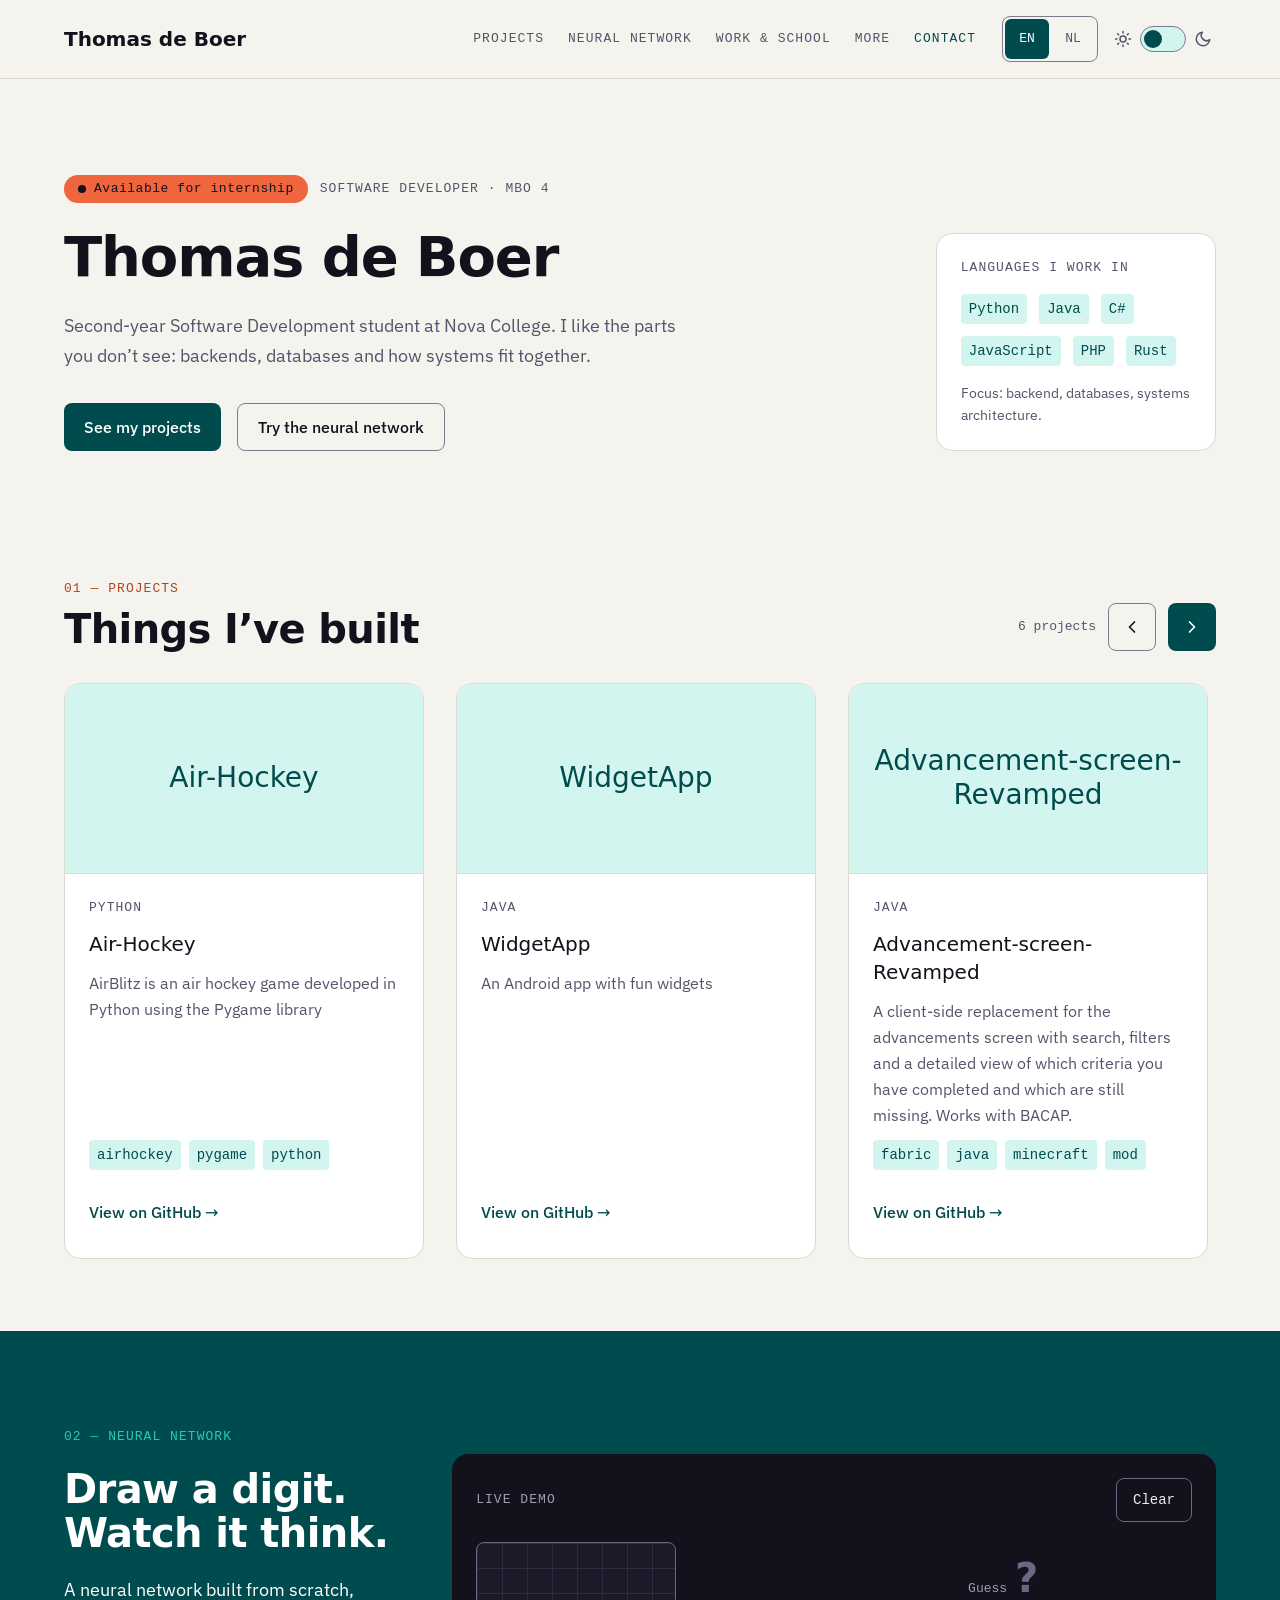
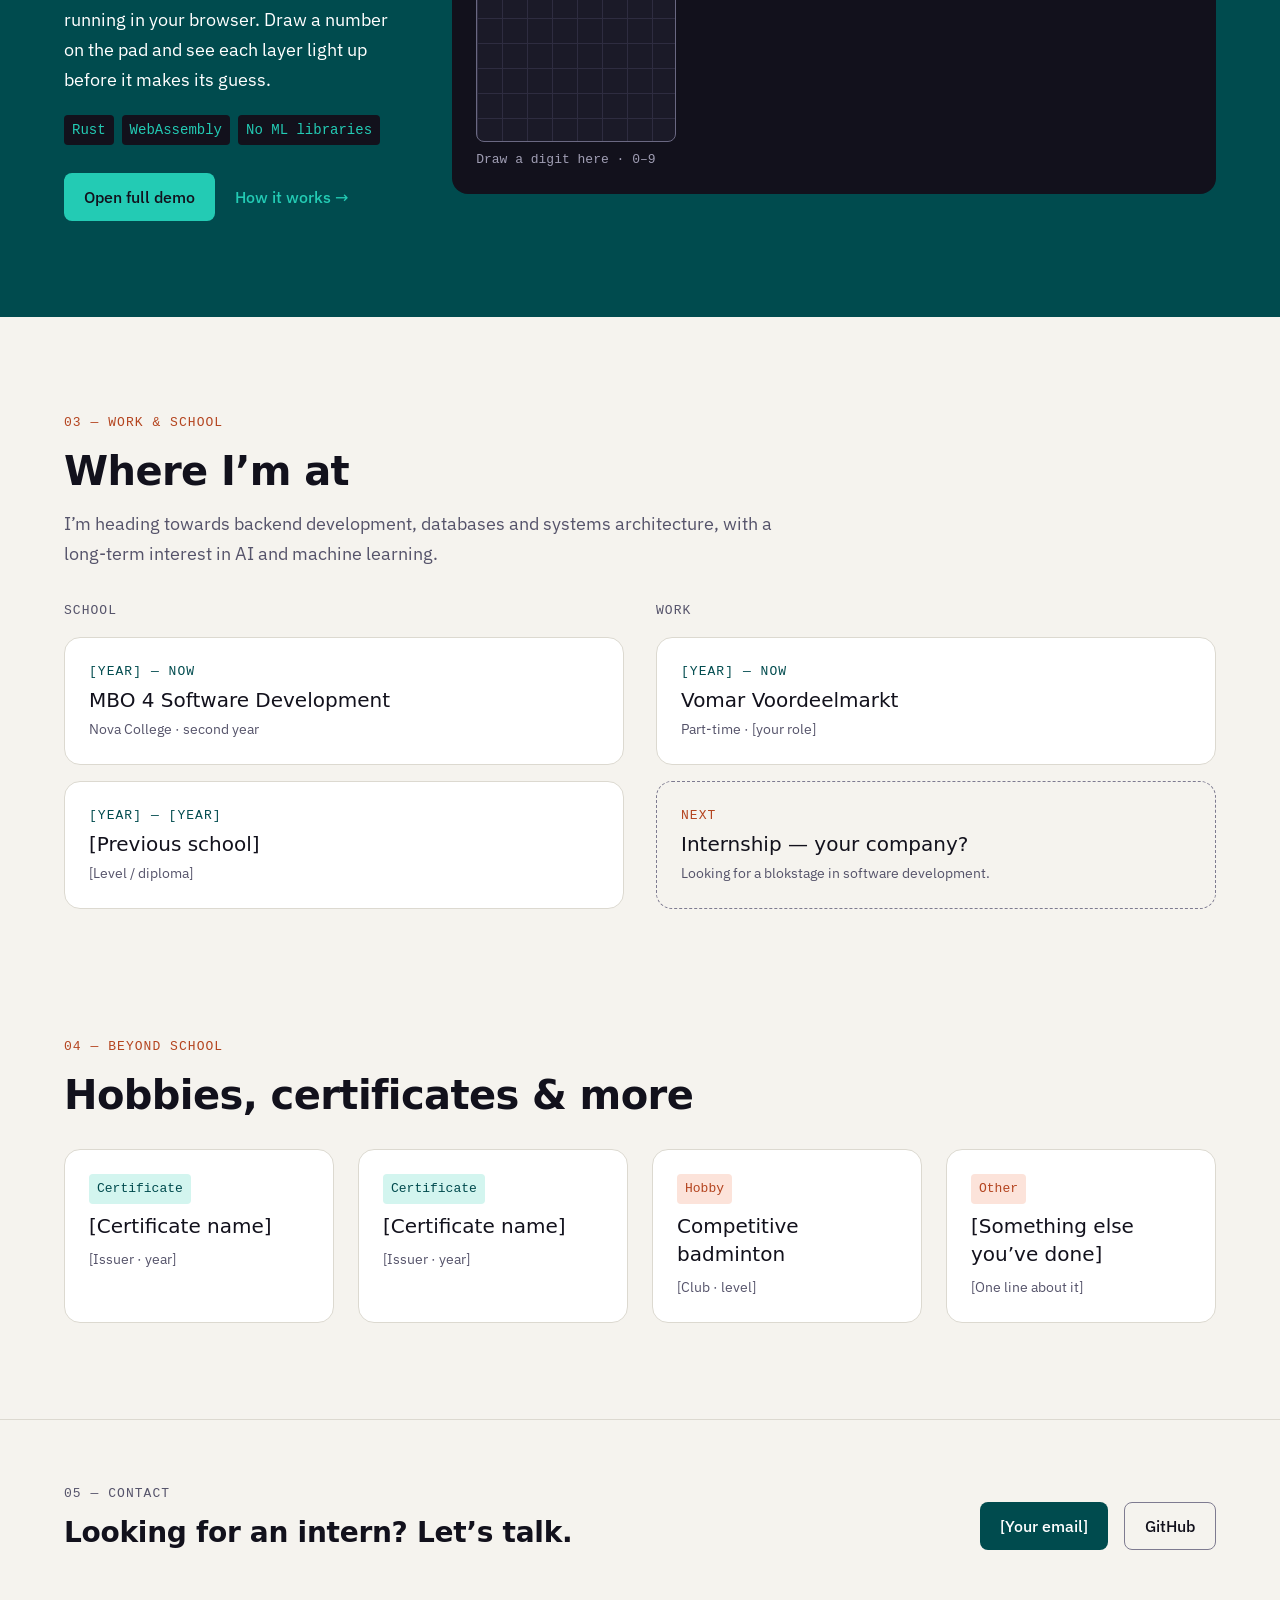
==== index.html @ 9d8bcf8e "Add the CV site and move the neural network into ai/ The CV page (index.html, assets/) is a static r" ====
<!doctype html>
<html lang="en" class="t-dark">
<head>
  <meta charset="utf-8">
  <meta name="viewport" content="width=device-width, initial-scale=1">
  <title>Thomas de Boer — CV</title>
  <meta name="description" content="Thomas de Boer, Software Development student at Nova College. Projects, a neural network built from scratch in Rust, work and school.">
  <meta name="color-scheme" content="dark light">
  <script>
    // Theme and language are set before first paint so the page doesn't flash.
    (function () {
      var theme = null, lang = null;
      try { theme = localStorage.getItem("cv-theme"); lang = localStorage.getItem("cv-lang"); } catch (e) {}
      if (theme !== "dark" && theme !== "light") {
        theme = window.matchMedia && window.matchMedia("(prefers-color-scheme: light)").matches ? "light" : "dark";
      }
      if (lang !== "en" && lang !== "nl") {
        lang = (navigator.language || "").toLowerCase().indexOf("nl") === 0 ? "nl" : "en";
      }
      document.documentElement.className = "t-" + theme;
      document.documentElement.lang = lang;
    })();
  </script>
  <link rel="preload" href="assets/fonts/space-grotesk-latin.woff2" as="font" type="font/woff2" crossorigin>
  <link rel="preload" href="assets/fonts/ibm-plex-sans-latin.woff2" as="font" type="font/woff2" crossorigin>
  <link rel="stylesheet" href="assets/site.css">
</head>
<body>

<header class="site-header">
  <nav class="nav wrap" aria-label="Main">
    <a class="brand" href="#top">Thomas de Boer</a>
    <div class="nav-right">
      <div class="nav-links">
        <a href="#projects" data-i18n="navProjects">Projects</a>
        <a href="#neural-network" data-i18n="navNN">Neural network</a>
        <a href="#about" data-i18n="navWork">Work &amp; school</a>
        <a href="#more" data-i18n="navMore">More</a>
        <a href="#contact" class="is-primary">Contact</a>
      </div>
      <div class="nav-controls">
        <div class="lang-switch" role="group" aria-label="Language" data-i18n-aria-label="langLabel">
          <button type="button" data-lang="en" aria-pressed="true">EN</button>
          <button type="button" data-lang="nl" aria-pressed="false">NL</button>
        </div>
        <button type="button" id="theme-toggle" class="theme-toggle" role="switch" aria-checked="true" aria-label="Dark mode" data-i18n-aria-label="darkLabel">
          <svg aria-hidden="true" width="18" height="18" viewBox="0 0 24 24" fill="none" stroke="currentColor" stroke-width="2" stroke-linecap="round" stroke-linejoin="round"><circle cx="12" cy="12" r="4"></circle><path d="M12 2v2M12 20v2M4.9 4.9l1.4 1.4M17.7 17.7l1.4 1.4M2 12h2M20 12h2M4.9 19.1l1.4-1.4M17.7 6.3l1.4-1.4"></path></svg>
          <span class="toggle-track"><span class="toggle-knob"></span></span>
          <svg aria-hidden="true" width="18" height="18" viewBox="0 0 24 24" fill="none" stroke="currentColor" stroke-width="2" stroke-linecap="round" stroke-linejoin="round"><path d="M21 12.8A9 9 0 1 1 11.2 3a7 7 0 0 0 9.8 9.8z"></path></svg>
        </button>
      </div>
    </div>
  </nav>
</header>

<main>

<!-- HERO -->
<section id="top" class="hero wrap">
  <div class="hero-main">
    <div class="hero-meta">
      <span class="badge"><span class="badge-dot" aria-hidden="true"></span><span data-i18n="badge">Available for internship</span></span>
      <span class="label">Software developer · MBO 4</span>
    </div>
    <h1>Thomas de Boer</h1>
    <p class="lead" data-i18n="intro">Second-year Software Development student at Nova College. I like the parts you don’t see: backends, databases and how systems fit together.</p>
    <div class="actions">
      <a class="btn btn-primary" href="#projects" data-i18n="cta1">See my projects</a>
      <a class="btn btn-outline" href="#neural-network" data-i18n="cta2">Try the neural network</a>
    </div>
  </div>
  <div class="card hero-card">
    <span class="label" data-i18n="langsTitle">Languages I work in</span>
    <div class="tags tags-wide">
      <span class="tag">Python</span>
      <span class="tag">Java</span>
      <span class="tag">C#</span>
      <span class="tag">JavaScript</span>
      <span class="tag">PHP</span>
      <span class="tag">Rust</span>
    </div>
    <span class="small" data-i18n="focus">Focus: backend, databases, systems architecture.</span>
  </div>
</section>

<!-- PROJECTS SLIDER -->
<section id="projects" class="section wrap" aria-labelledby="projects-title">
  <div class="section-head section-head-row">
    <div class="head-text">
      <span class="eyebrow">01 — <span data-i18n="navProjects">Projects</span></span>
      <h2 id="projects-title" data-i18n="projTitle">Things I’ve built</h2>
    </div>
    <div class="slider-controls">
      <span class="count" id="project-count"></span>
      <button type="button" id="projects-prev" class="icon-btn" aria-label="Previous projects" data-i18n-aria-label="prev">
        <svg aria-hidden="true" width="20" height="20" viewBox="0 0 24 24" fill="none" stroke="currentColor" stroke-width="2" stroke-linecap="round" stroke-linejoin="round"><path d="M15 18l-6-6 6-6"></path></svg>
      </button>
      <button type="button" id="projects-next" class="icon-btn icon-btn-primary" aria-label="Next projects" data-i18n-aria-label="next">
        <svg aria-hidden="true" width="20" height="20" viewBox="0 0 24 24" fill="none" stroke="currentColor" stroke-width="2" stroke-linecap="round" stroke-linejoin="round"><path d="M9 18l6-6-6-6"></path></svg>
      </button>
    </div>
  </div>
  <div class="track" id="projects-track" tabindex="0" aria-labelledby="projects-title"></div>
</section>

<!-- NEURAL NETWORK SHOWCASE (deep band, same in both themes) -->
<section id="neural-network" class="nn" aria-labelledby="nn-title">
  <div class="nn-inner wrap">
    <div class="nn-text">
      <span class="eyebrow">02 — <span data-i18n="navNN">Neural network</span></span>
      <h2 id="nn-title" data-i18n="nnTitle">Draw a digit. Watch it think.</h2>
      <p class="lead" data-i18n="nnBody">A neural network built from scratch, running in your browser. Draw a number on the pad and see each layer light up before it makes its guess.</p>
      <div class="tags">
        <span class="tag">Rust</span>
        <span class="tag">WebAssembly</span>
        <span class="tag" data-i18n="noLibs">No ML libraries</span>
      </div>
      <div class="actions">
        <a class="btn btn-primary" href="ai/web/" data-i18n="openDemo">Open full demo</a>
        <a class="btn btn-text" href="ai/web/#how" data-i18n="how">How it works →</a>
      </div>
    </div>

    <div class="demo" id="demo">
      <div class="demo-head">
        <span class="label" data-i18n="demoLabel">Live demo</span>
        <button type="button" id="demo-clear" class="demo-clear" data-i18n="clear">Clear</button>
      </div>
      <div class="demo-body">
        <div class="demo-pad">
          <canvas id="demo-canvas" width="280" height="280" aria-label="Drawing pad" data-i18n-aria-label="pad"></canvas>
          <span class="demo-caption" data-i18n="input">Draw a digit here · 0–9</span>
        </div>
        <div class="demo-layers" id="demo-layers" aria-hidden="true"></div>
        <div class="demo-out" aria-live="polite">
          <div id="demo-bars" class="demo-bars" aria-hidden="true"></div>
          <div class="demo-guess">
            <span class="demo-caption" data-i18n="guess">Guess</span>
            <span id="demo-guess" class="demo-digit is-empty">?</span>
          </div>
          <p id="demo-error" class="demo-error" data-i18n="demoError" hidden>The demo could not load here. Open the full demo instead.</p>
        </div>
      </div>
    </div>
  </div>
</section>

<!-- WORK & SCHOOL -->
<section id="about" class="section section-about wrap" aria-labelledby="about-title">
  <div class="section-head narrow">
    <span class="eyebrow">03 — <span data-i18n="navWork">Work &amp; school</span></span>
    <h2 id="about-title" data-i18n="wsTitle">Where I’m at</h2>
    <p class="lead" data-i18n="wsBody">I’m heading towards backend development, databases and systems architecture, with a long-term interest in AI and machine learning.</p>
  </div>
  <div class="timeline">
    <div class="timeline-col">
      <h3 class="label" data-i18n="school">School</h3>
      <div class="card entry">
        <span class="label when">[Year] — <span data-i18n="now">Now</span></span>
        <span class="title">MBO 4 Software Development</span>
        <span class="small" data-i18n="nova">Nova College · second year</span>
      </div>
      <div class="card entry">
        <span class="label when">[Year] — [Year]</span>
        <span class="title" data-i18n="prevSchool">[Previous school]</span>
        <span class="small" data-i18n="level">[Level / diploma]</span>
      </div>
    </div>
    <div class="timeline-col">
      <h3 class="label" data-i18n="work">Work</h3>
      <div class="card entry">
        <span class="label when">[Year] — <span data-i18n="now">Now</span></span>
        <span class="title">Vomar Voordeelmarkt</span>
        <span class="small" data-i18n="vomarRole">Part-time · [your role]</span>
      </div>
      <div class="card entry entry-next">
        <span class="label when" data-i18n="nextLabel">Next</span>
        <span class="title" data-i18n="internTitle">Internship — your company?</span>
        <span class="small" data-i18n="internBody">Looking for a blokstage in software development.</span>
      </div>
    </div>
  </div>
</section>

<!-- BEYOND SCHOOL -->
<section id="more" class="section section-more wrap" aria-labelledby="more-title">
  <div class="section-head">
    <span class="eyebrow">04 — <span data-i18n="moreEyebrow">Beyond school</span></span>
    <h2 id="more-title" data-i18n="moreTitle">Hobbies, certificates &amp; more</h2>
  </div>
  <div class="more-grid">
    <div class="card entry">
      <span class="tag" data-i18n="cert">Certificate</span>
      <span class="title" data-i18n="certName">[Certificate name]</span>
      <span class="small" data-i18n="issuer">[Issuer · year]</span>
    </div>
    <div class="card entry">
      <span class="tag" data-i18n="cert">Certificate</span>
      <span class="title" data-i18n="certName">[Certificate name]</span>
      <span class="small" data-i18n="issuer">[Issuer · year]</span>
    </div>
    <div class="card entry">
      <span class="tag tag-accent">Hobby</span>
      <span class="title" data-i18n="badminton">Competitive badminton</span>
      <span class="small" data-i18n="club">[Club · level]</span>
    </div>
    <div class="card entry">
      <span class="tag tag-accent" data-i18n="other">Other</span>
      <span class="title" data-i18n="otherTitle">[Something else you’ve done]</span>
      <span class="small" data-i18n="otherLine">[One line about it]</span>
    </div>
  </div>
</section>

</main>

<!-- CONTACT -->
<footer id="contact" class="site-footer">
  <div class="footer-inner wrap">
    <div class="head-text">
      <span class="label">05 — Contact</span>
      <h2 class="h-small" data-i18n="contactTitle">Looking for an intern? Let’s talk.</h2>
    </div>
    <div class="actions">
      <!-- TODO: replace href with mailto:you@example.com and fill in "email" in assets/site.js -->
      <a class="btn btn-primary" href="#contact" data-i18n="email">[Your email]</a>
      <a class="btn btn-outline" href="https://github.com/Thomas-de-Boer" rel="noopener">GitHub</a>
    </div>
  </div>
</footer>

<script src="assets/site.js"></script>
<script type="module" src="assets/demo.js"></script>
</body>
</html>
---- assets/site.css ----
/* CV site. Tokens come from the design; the neural-network band keeps its
   own fixed dark colours in both themes. */

@font-face {
  font-family: "Space Grotesk";
  font-style: normal;
  font-weight: 500 600;
  font-display: swap;
  src: url("fonts/space-grotesk-latin.woff2") format("woff2");
}
@font-face {
  font-family: "IBM Plex Sans";
  font-style: normal;
  font-weight: 400 500;
  font-stretch: 100%;
  font-display: swap;
  src: url("fonts/ibm-plex-sans-latin.woff2") format("woff2");
}
@font-face {
  font-family: "IBM Plex Mono";
  font-style: normal;
  font-weight: 400;
  font-display: swap;
  src: url("fonts/ibm-plex-mono-400-latin.woff2") format("woff2");
}
@font-face {
  font-family: "IBM Plex Mono";
  font-style: normal;
  font-weight: 500;
  font-display: swap;
  src: url("fonts/ibm-plex-mono-500-latin.woff2") format("woff2");
}

:root {
  --font-display: "Space Grotesk", system-ui, sans-serif;
  --font-body: "IBM Plex Sans", system-ui, sans-serif;
  --font-mono: "IBM Plex Mono", ui-monospace, monospace;
}

.t-dark {
  color-scheme: dark;
  --bg: #12111c; --surface: #1b1a28; --line: #2e2c40; --line-strong: #6a6882;
  --ink: #edecf4; --muted: #a09eb4;
  --primary: #23cbb4; --on-primary: #12111c; --psoft: #0e3236; --on-psoft: #23cbb4;
  --accent: #ef663e; --on-accent: #12111c; --accent-text: #ef663e; --asoft: #2e1a1c;
  --deep: #004b4e; --on-deep: #edecf4;
}
.t-light {
  color-scheme: light;
  --bg: #f5f3ee; --surface: #ffffff; --line: #dcd9d0; --line-strong: #7e7b90;
  --ink: #12111c; --muted: #55536a;
  --primary: #004b4e; --on-primary: #ffffff; --psoft: #d3f5ef; --on-psoft: #004b4e;
  --accent: #ef663e; --on-accent: #12111c; --accent-text: #b4441f; --asoft: #fce3da;
  --deep: #004b4e; --on-deep: #ffffff;
}

*, *::before, *::after { box-sizing: border-box; }

html { scroll-behavior: smooth; }

body {
  margin: 0;
  min-height: 100vh;
  background: var(--bg);
  color: var(--ink);
  font: 400 16px/26px var(--font-body);
  transition: background 0.2s, color 0.2s;
}

a { color: var(--primary); }
a:hover { color: var(--ink); }
:focus-visible { outline: 2px solid var(--accent-text); outline-offset: 2px; }

h1, h2, h3, p { margin: 0; }

h1 {
  font: 600 clamp(40px, 9vw, 56px)/1.07 var(--font-display);
  letter-spacing: -0.02em;
}
h2 {
  font: 600 clamp(30px, 7vw, 40px)/1.1 var(--font-display);
  letter-spacing: -0.015em;
}
h2.h-small { font-size: 28px; line-height: 34px; letter-spacing: -0.01em; }

.wrap { max-width: 1200px; margin: 0 auto; padding-left: 24px; padding-right: 24px; }

.label, .eyebrow {
  font: 500 13px/20px var(--font-mono);
  letter-spacing: 0.08em;
  text-transform: uppercase;
  color: var(--muted);
}
.eyebrow { color: var(--accent-text); }
.lead { font-size: 18px; line-height: 30px; color: var(--muted); }
.small { font-size: 14px; line-height: 22px; color: var(--muted); }
.title { font: 500 20px/28px var(--font-display); }

.card {
  background: var(--surface);
  border: 1px solid var(--line);
  border-radius: 16px;
  padding: 24px;
  display: flex;
  flex-direction: column;
  min-width: 0;
}

.tags { display: flex; flex-wrap: wrap; gap: 8px; }
.tags-wide { gap: 12px; }
.tag {
  font: 400 14px/26px var(--font-mono);
  background: var(--psoft);
  color: var(--on-psoft);
  border-radius: 4px;
  padding: 2px 8px;
}
.entry .tag { align-self: flex-start; font-size: 13px; }
.tag-accent { background: var(--asoft); color: var(--accent-text); }

.actions { display: flex; flex-wrap: wrap; gap: 16px; margin-top: 8px; }
.btn {
  display: inline-flex;
  align-items: center;
  min-height: 48px;
  padding: 0 20px;
  border-radius: 8px;
  font-weight: 500;
  text-decoration: none;
}
.btn-primary { background: var(--primary); color: var(--on-primary); }
.btn-primary:hover { color: var(--on-primary); filter: brightness(1.1); }
.btn-outline { border: 1px solid var(--line-strong); color: var(--ink); }
.btn-outline:hover { border-color: var(--ink); }
.btn-text { padding: 0 4px; }

/* ------------------------------------------------------------------ nav */

.site-header { border-bottom: 1px solid var(--line); }
.nav {
  padding-top: 16px;
  padding-bottom: 16px;
  display: flex;
  flex-wrap: wrap;
  gap: 16px;
  align-items: center;
  justify-content: space-between;
}
.brand {
  font: 600 20px/28px var(--font-display);
  color: var(--ink);
  text-decoration: none;
}
.nav-right { display: flex; flex-wrap: wrap; gap: 8px 16px; align-items: center; }
.nav-links {
  display: flex;
  flex-wrap: wrap;
  gap: 4px;
  font: 500 13px/20px var(--font-mono);
  letter-spacing: 0.08em;
  text-transform: uppercase;
}
.nav-links a { padding: 12px 10px; text-decoration: none; color: var(--muted); }
.nav-links a:hover { color: var(--ink); }
.nav-links a.is-primary { color: var(--primary); }
.nav-controls { display: flex; gap: 12px; align-items: center; }

.lang-switch {
  display: flex;
  gap: 2px;
  padding: 2px;
  border: 1px solid var(--line-strong);
  border-radius: 8px;
}
.lang-switch button {
  min-width: 44px;
  min-height: 40px;
  border: none;
  border-radius: 6px;
  cursor: pointer;
  font: 500 13px/20px var(--font-mono);
  background: transparent;
  color: var(--muted);
}
.lang-switch button[aria-pressed="true"] { background: var(--primary); color: var(--on-primary); }

.theme-toggle {
  min-height: 44px;
  padding: 0 4px;
  display: inline-flex;
  align-items: center;
  gap: 8px;
  border: none;
  background: transparent;
  color: var(--muted);
  cursor: pointer;
}
.toggle-track {
  position: relative;
  display: block;
  width: 46px;
  height: 26px;
  border-radius: 999px;
  background: var(--psoft);
  border: 1px solid var(--line-strong);
}
.toggle-knob {
  position: absolute;
  top: 3px;
  left: 3px;
  width: 18px;
  height: 18px;
  border-radius: 999px;
  background: var(--primary);
  transition: transform 0.2s;
}
.t-dark .toggle-knob { transform: translateX(20px); }

/* ----------------------------------------------------------------- hero */

.hero {
  padding-top: 96px;
  padding-bottom: 64px;
  display: flex;
  flex-wrap: wrap;
  gap: 48px;
  align-items: flex-end;
}
.hero-main { flex: 999 1 560px; min-width: 0; display: flex; flex-direction: column; gap: 24px; }
.hero-main .lead { max-width: 620px; }
.hero-meta { display: flex; flex-wrap: wrap; gap: 12px; align-items: center; }
.hero-card { flex: 1 1 280px; gap: 16px; }

.badge {
  display: inline-flex;
  align-items: center;
  gap: 8px;
  background: var(--accent);
  color: var(--on-accent);
  border-radius: 999px;
  padding: 4px 14px;
  font: 500 13px/20px var(--font-mono);
  letter-spacing: 0.04em;
}
.badge-dot { width: 8px; height: 8px; border-radius: 999px; background: var(--on-accent); }

/* ------------------------------------------------------------- sections */

.section { padding-top: 64px; padding-bottom: 64px; }
.section-about { padding-top: 96px; display: flex; flex-direction: column; gap: 32px; }
.section-more { padding-bottom: 96px; display: flex; flex-direction: column; gap: 32px; }

.section-head { display: flex; flex-direction: column; gap: 16px; }
.section-head.narrow { max-width: 720px; }
.section-head-row {
  flex-direction: row;
  flex-wrap: wrap;
  gap: 24px;
  align-items: flex-end;
  justify-content: space-between;
  margin-bottom: 32px;
}
.head-text { display: flex; flex-direction: column; gap: 8px; }

/* ------------------------------------------------------------- projects */

.slider-controls { display: flex; gap: 12px; align-items: center; }
.count { font: 400 13px/20px var(--font-mono); color: var(--muted); }
.icon-btn {
  width: 48px;
  height: 48px;
  border-radius: 8px;
  border: 1px solid var(--line-strong);
  background: transparent;
  color: var(--ink);
  cursor: pointer;
  display: inline-flex;
  align-items: center;
  justify-content: center;
}
.icon-btn-primary { border: none; background: var(--primary); color: var(--on-primary); }

.track {
  display: flex;
  gap: 32px;
  overflow-x: auto;
  scroll-snap-type: x mandatory;
  padding-bottom: 8px;
  scrollbar-width: none;
}
.track::-webkit-scrollbar { display: none; }

.project {
  flex: 0 0 min(360px, 82vw);
  scroll-snap-align: start;
  padding: 0;
  overflow: hidden;
}
.project-cover {
  height: 190px;
  background: var(--psoft);
  color: var(--on-psoft);
  border-bottom: 1px solid var(--line);
  display: flex;
  align-items: center;
  justify-content: center;
  padding: 16px;
  font: 500 28px/34px var(--font-display);
  text-align: center;
  overflow-wrap: anywhere;
}
.project-body { padding: 24px; display: flex; flex-direction: column; gap: 12px; flex-grow: 1; }
.project-body p { color: var(--muted); flex-grow: 1; }
.project-link {
  margin-top: 8px;
  min-height: 44px;
  display: inline-flex;
  align-items: center;
  font-weight: 500;
  text-decoration: none;
}

/* ------------------------------------------------- neural network band */

.nn { background: var(--deep); color: var(--on-deep); }
.nn-inner {
  padding-top: 96px;
  padding-bottom: 96px;
  display: flex;
  flex-wrap: wrap;
  gap: 48px;
  align-items: center;
}
.nn-text { flex: 1 1 340px; min-width: 0; display: flex; flex-direction: column; gap: 20px; }
.nn .eyebrow { color: #23cbb4; }
.nn .lead { color: inherit; }
.nn .tag { background: #12111c; color: #23cbb4; }
.nn .btn-primary { background: #23cbb4; color: #12111c; }
.nn .btn-text { color: #23cbb4; }
.nn .btn-text:hover { color: #edecf4; }

.demo {
  flex: 999 1 600px;
  min-width: 0;
  background: #12111c;
  color: #edecf4;
  border-radius: 16px;
  padding: 24px;
  display: flex;
  flex-direction: column;
  gap: 20px;
}
.demo .label, .demo-caption { color: #a09eb4; }
.demo-caption { font: 400 13px/20px var(--font-mono); }
.demo-head { display: flex; justify-content: space-between; align-items: center; gap: 12px; flex-wrap: wrap; }
.demo-clear {
  min-height: 44px;
  padding: 0 16px;
  border-radius: 8px;
  border: 1px solid #6a6882;
  background: transparent;
  color: #edecf4;
  font: 400 14px/22px var(--font-mono);
  cursor: pointer;
}
.demo-clear:hover { border-color: #edecf4; }
.demo-body { display: flex; flex-wrap: wrap; gap: 24px; align-items: stretch; }
.demo-pad { flex: 0 0 auto; display: flex; flex-direction: column; gap: 8px; }

#demo-canvas {
  display: block;
  width: 200px;
  height: 200px;
  border-radius: 8px;
  border: 1px solid #6a6882;
  background-color: #1b1a28;
  background-image: linear-gradient(#2e2c40 1px, transparent 1px), linear-gradient(90deg, #2e2c40 1px, transparent 1px);
  background-size: 25px 25px;
  cursor: crosshair;
  touch-action: none; /* drawing must not scroll the page */
}

.demo-layers {
  flex: 1 1 200px;
  min-width: 0;
  display: flex;
  justify-content: space-between;
  gap: 8px;
}
.demo-layer { display: flex; flex-direction: column; align-items: center; gap: 8px; }
.demo-layer .demo-caption { font-size: 12px; text-align: center; }
.demo-dots {
  flex-grow: 1;
  display: grid;
  grid-auto-flow: column;
  align-content: center;
  gap: 4px;
}
.demo-dots span { display: block; width: 8px; height: 8px; border-radius: 999px; background: #2e2c40; }
.demo-dots.is-large { gap: 6px; }
.demo-dots.is-large span { width: 12px; height: 12px; }
.demo-seen-wrap { flex-grow: 1; display: flex; align-items: center; }
#demo-seen {
  display: block;
  width: 84px;
  height: 84px;
  border-radius: 4px;
  border: 1px solid #2e2c40;
  background: #1b1a28;
  image-rendering: pixelated;
}

.demo-out { flex: 1 1 180px; min-width: 0; display: flex; flex-direction: column; gap: 6px; }
.demo-bars { display: flex; flex-direction: column; gap: 6px; }
.demo-bar {
  display: flex;
  align-items: center;
  gap: 8px;
  font: 400 13px/16px var(--font-mono);
}
.demo-bar > span:first-child { width: 12px; color: #a09eb4; }
.demo-bar-track { flex-grow: 1; height: 10px; background: #1b1a28; border-radius: 4px; overflow: hidden; }
.demo-bar-fill { height: 10px; width: 0; border-radius: 4px; background: #23cbb4; transition: width 0.15s; }
.demo-bar.is-top .demo-bar-fill { background: #ef663e; }
.demo-guess { margin-top: 8px; display: flex; align-items: baseline; gap: 8px; }
.demo-digit { font: 600 40px/44px var(--font-display); color: #ef663e; }
.demo-digit.is-empty { color: #6a6882; }
.demo-error { font-size: 14px; line-height: 22px; color: #a09eb4; }

/* ------------------------------------------------------ work and school */

.timeline { display: grid; grid-template-columns: repeat(auto-fit, minmax(min(100%, 420px), 1fr)); gap: 32px; }
.timeline-col { display: flex; flex-direction: column; gap: 16px; }
.entry { gap: 4px; }
.entry .when { color: var(--primary); }
.entry-next { background: transparent; border: 1px dashed var(--line-strong); }
.entry-next .when { color: var(--accent-text); }

.more-grid { display: grid; grid-template-columns: repeat(auto-fill, minmax(min(100%, 260px), 1fr)); gap: 24px; }
.more-grid .entry { gap: 8px; }

/* --------------------------------------------------------------- footer */

.site-footer { border-top: 1px solid var(--line); }
.footer-inner {
  padding-top: 64px;
  padding-bottom: 64px;
  display: flex;
  flex-wrap: wrap;
  gap: 32px;
  align-items: flex-end;
  justify-content: space-between;
}
.footer-inner .head-text { gap: 12px; }
.footer-inner .actions { margin-top: 0; }

@media (max-width: 640px) {
  .hero { padding-top: 56px; }
  .nn-inner { padding-top: 64px; padding-bottom: 64px; }
  .demo { padding: 16px; }
  .demo-pad { margin: 0 auto; }
}

@media (prefers-reduced-motion: reduce) {
  html { scroll-behavior: auto; }
  body, .toggle-knob, .demo-bar-fill { transition: none; }
}
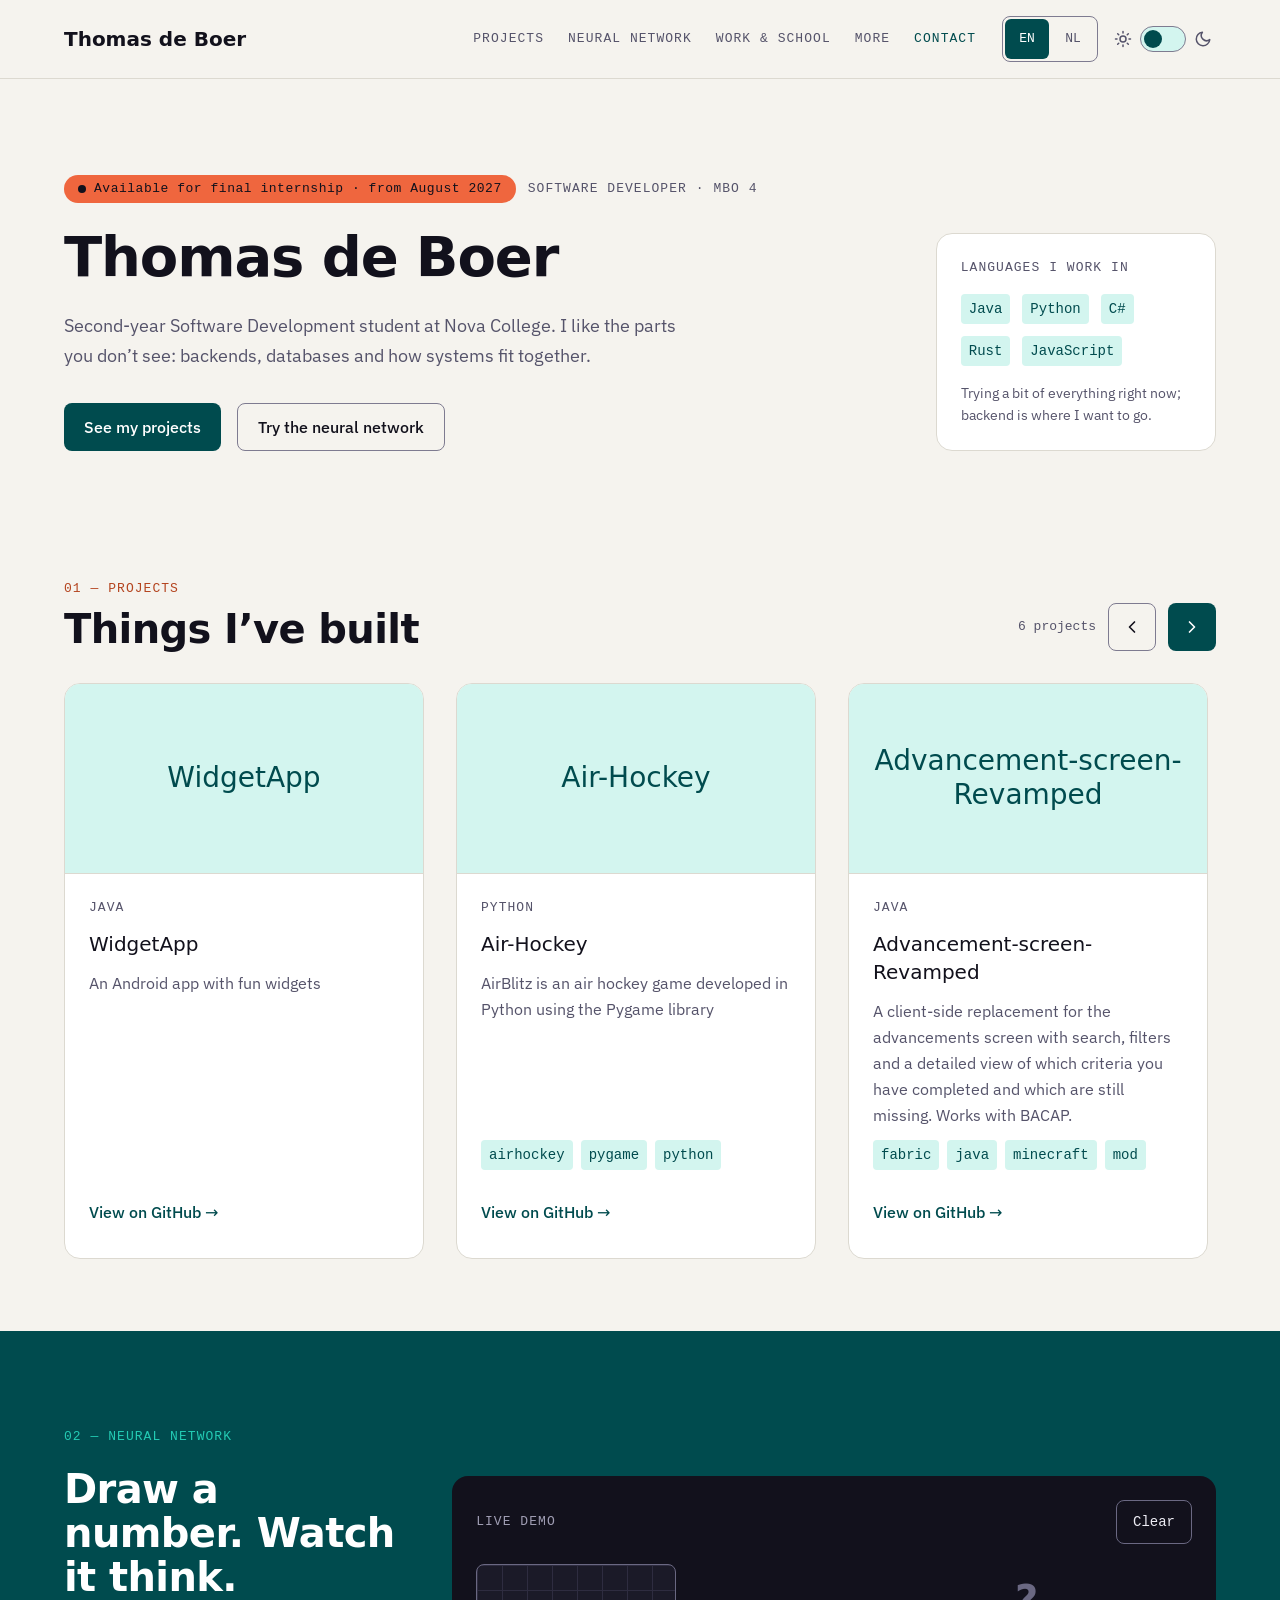
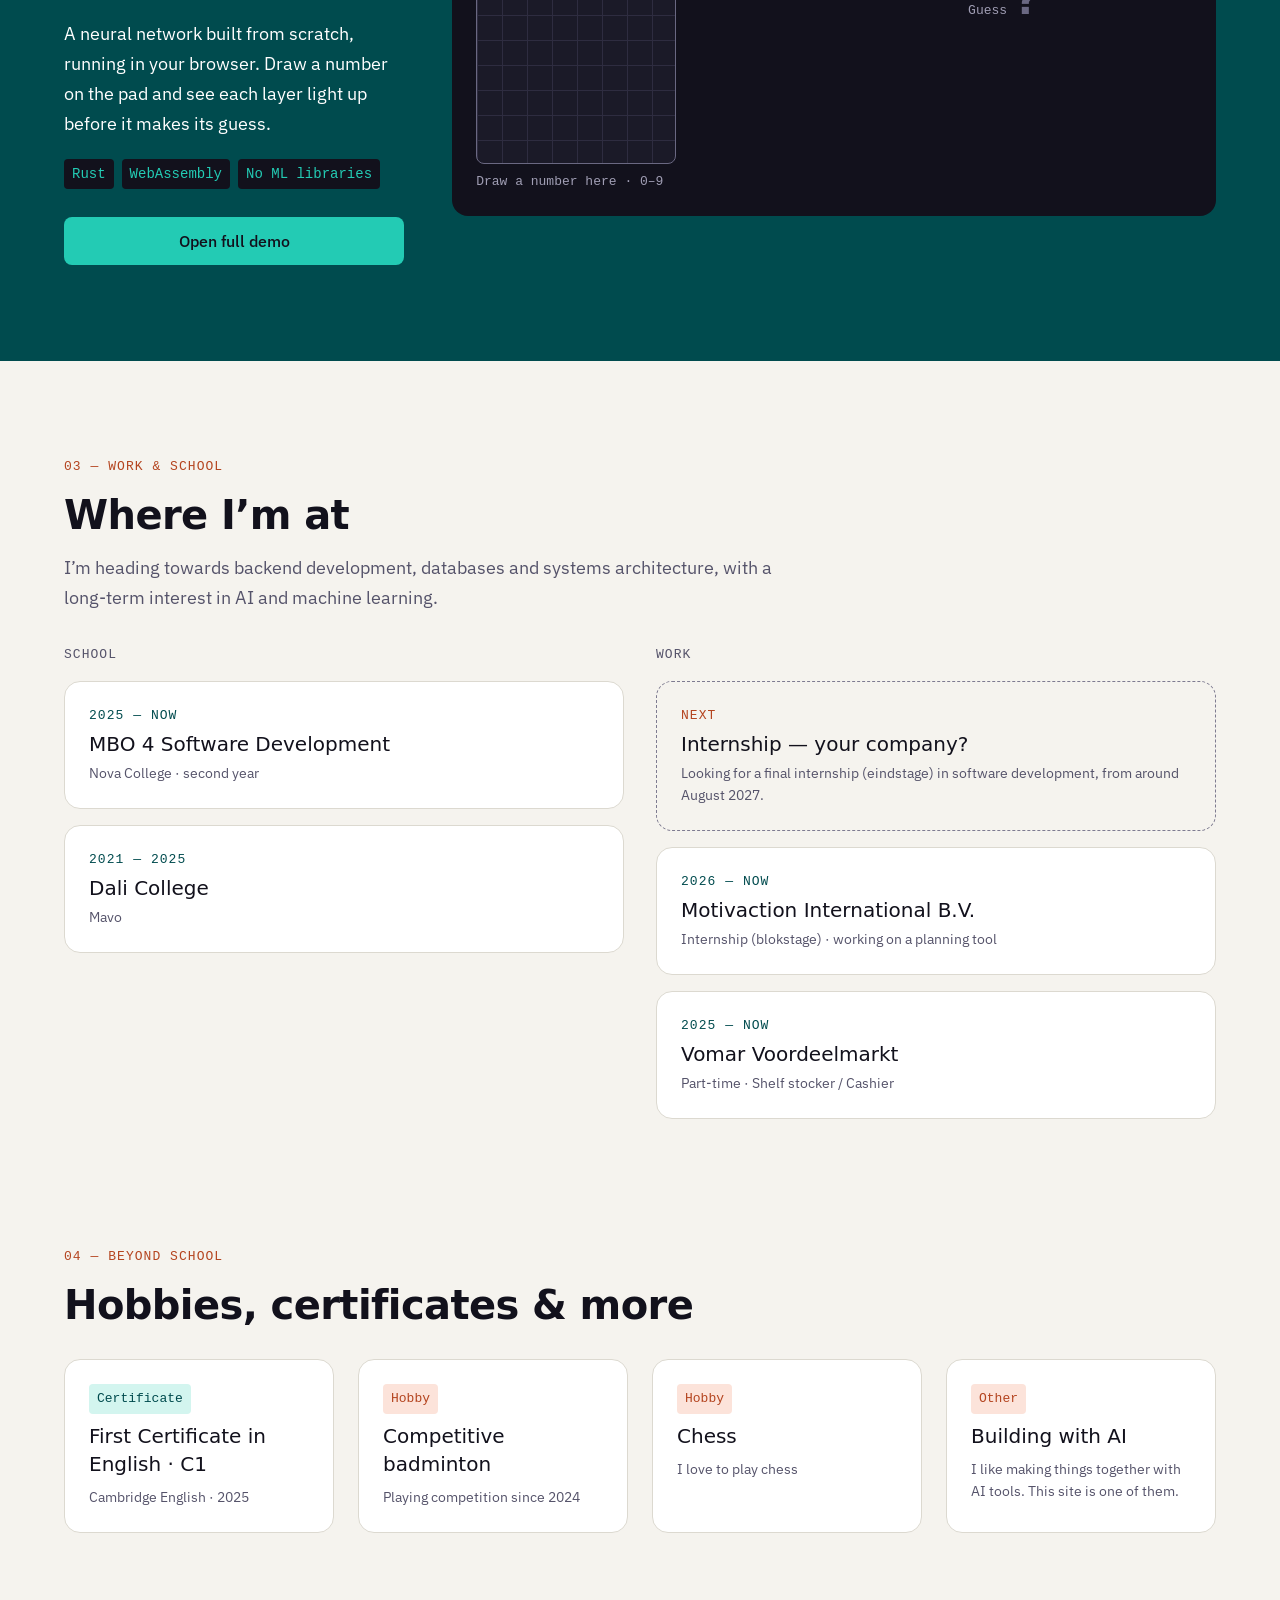
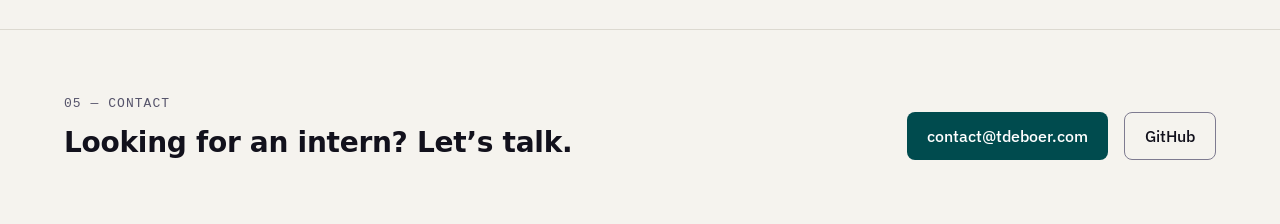
==== commit c06de56a: "Fill in the CV, restyle and translate the full demo, deploy daily - CV text: work, school, hobbies, " ====
--- a/index.html
+++ b/index.html
@@ -6,6 +6,17 @@
   <title>Thomas de Boer — CV</title>
   <meta name="description" content="Thomas de Boer, Software Development student at Nova College. Projects, a neural network built from scratch in Rust, work and school.">
   <meta name="color-scheme" content="dark light">
+  <link rel="icon" href="assets/favicon.svg" type="image/svg+xml">
+  <link rel="apple-touch-icon" href="assets/apple-touch-icon.png">
+  <!-- Link preview (shown when the site is shared). These need the full address. -->
+  <meta property="og:type" content="website">
+  <meta property="og:url" content="https://tdeboer.com/">
+  <meta property="og:title" content="Thomas de Boer — CV">
+  <meta property="og:description" content="Software Development student. Projects, and a neural network built from scratch that runs in your browser.">
+  <meta property="og:image" content="https://tdeboer.com/assets/og-image.png">
+  <meta property="og:image:width" content="1200">
+  <meta property="og:image:height" content="630">
+  <meta name="twitter:card" content="summary_large_image">
   <script>
     // Theme and language are set before first paint so the page doesn't flash.
     (function () {
@@ -59,7 +70,7 @@
 <section id="top" class="hero wrap">
   <div class="hero-main">
     <div class="hero-meta">
-      <span class="badge"><span class="badge-dot" aria-hidden="true"></span><span data-i18n="badge">Available for internship</span></span>
+      <span class="badge"><span class="badge-dot" aria-hidden="true"></span><span data-i18n="badge">Available for final internship · from August 2027</span></span>
       <span class="label">Software developer · MBO 4</span>
     </div>
     <h1>Thomas de Boer</h1>
@@ -72,14 +83,13 @@
   <div class="card hero-card">
     <span class="label" data-i18n="langsTitle">Languages I work in</span>
     <div class="tags tags-wide">
+      <span class="tag">Java</span>
       <span class="tag">Python</span>
-      <span class="tag">Java</span>
       <span class="tag">C#</span>
+      <span class="tag">Rust</span>
       <span class="tag">JavaScript</span>
-      <span class="tag">PHP</span>
-      <span class="tag">Rust</span>
-    </div>
-    <span class="small" data-i18n="focus">Focus: backend, databases, systems architecture.</span>
+    </div>
+    <span class="small" data-i18n="focus">Trying a bit of everything right now; backend is where I want to go.</span>
   </div>
 </section>
 
@@ -108,7 +118,7 @@
   <div class="nn-inner wrap">
     <div class="nn-text">
       <span class="eyebrow">02 — <span data-i18n="navNN">Neural network</span></span>
-      <h2 id="nn-title" data-i18n="nnTitle">Draw a digit. Watch it think.</h2>
+      <h2 id="nn-title" data-i18n="nnTitle">Draw a number. Watch it think.</h2>
       <p class="lead" data-i18n="nnBody">A neural network built from scratch, running in your browser. Draw a number on the pad and see each layer light up before it makes its guess.</p>
       <div class="tags">
         <span class="tag">Rust</span>
@@ -116,8 +126,7 @@
         <span class="tag" data-i18n="noLibs">No ML libraries</span>
       </div>
       <div class="actions">
-        <a class="btn btn-primary" href="ai/web/" data-i18n="openDemo">Open full demo</a>
-        <a class="btn btn-text" href="ai/web/#how" data-i18n="how">How it works →</a>
+        <a class="btn btn-primary btn-wide" href="ai/web/" data-i18n="openDemo">Open full demo</a>
       </div>
     </div>
 
@@ -129,7 +138,7 @@
       <div class="demo-body">
         <div class="demo-pad">
           <canvas id="demo-canvas" width="280" height="280" aria-label="Drawing pad" data-i18n-aria-label="pad"></canvas>
-          <span class="demo-caption" data-i18n="input">Draw a digit here · 0–9</span>
+          <span class="demo-caption" data-i18n="input">Draw a number here · 0–9</span>
         </div>
         <div class="demo-layers" id="demo-layers" aria-hidden="true"></div>
         <div class="demo-out" aria-live="polite">
@@ -156,27 +165,32 @@
     <div class="timeline-col">
       <h3 class="label" data-i18n="school">School</h3>
       <div class="card entry">
-        <span class="label when">[Year] — <span data-i18n="now">Now</span></span>
+        <span class="label when">2025 — <span data-i18n="now">Now</span></span>
         <span class="title">MBO 4 Software Development</span>
         <span class="small" data-i18n="nova">Nova College · second year</span>
       </div>
       <div class="card entry">
-        <span class="label when">[Year] — [Year]</span>
-        <span class="title" data-i18n="prevSchool">[Previous school]</span>
-        <span class="small" data-i18n="level">[Level / diploma]</span>
+        <span class="label when">2021 — 2025</span>
+        <span class="title" data-i18n="prevSchool">Dali College</span>
+        <span class="small" data-i18n="level">Mavo</span>
       </div>
     </div>
     <div class="timeline-col">
       <h3 class="label" data-i18n="work">Work</h3>
-      <div class="card entry">
-        <span class="label when">[Year] — <span data-i18n="now">Now</span></span>
-        <span class="title">Vomar Voordeelmarkt</span>
-        <span class="small" data-i18n="vomarRole">Part-time · [your role]</span>
-      </div>
       <div class="card entry entry-next">
         <span class="label when" data-i18n="nextLabel">Next</span>
         <span class="title" data-i18n="internTitle">Internship — your company?</span>
-        <span class="small" data-i18n="internBody">Looking for a blokstage in software development.</span>
+        <span class="small" data-i18n="internBody">Looking for a final internship (eindstage) in software development, from around August 2027.</span>
+      </div>
+      <div class="card entry">
+        <span class="label when">2026 — <span data-i18n="now">Now</span></span>
+        <span class="title">Motivaction International B.V.</span>
+        <span class="small" data-i18n="motiRole">Internship (blokstage) · working on a planning tool</span>
+      </div>
+      <div class="card entry">
+        <span class="label when">2025 — <span data-i18n="now">Now</span></span>
+        <span class="title">Vomar Voordeelmarkt</span>
+        <span class="small" data-i18n="vomarRole">Part-time · Shelf stocker / Cashier</span>
       </div>
     </div>
   </div>
@@ -191,23 +205,23 @@
   <div class="more-grid">
     <div class="card entry">
       <span class="tag" data-i18n="cert">Certificate</span>
-      <span class="title" data-i18n="certName">[Certificate name]</span>
-      <span class="small" data-i18n="issuer">[Issuer · year]</span>
-    </div>
-    <div class="card entry">
-      <span class="tag" data-i18n="cert">Certificate</span>
-      <span class="title" data-i18n="certName">[Certificate name]</span>
-      <span class="small" data-i18n="issuer">[Issuer · year]</span>
+      <span class="title" data-i18n="certName">First Certificate in English · C1</span>
+      <span class="small" data-i18n="issuer">Cambridge English · 2025</span>
     </div>
     <div class="card entry">
       <span class="tag tag-accent">Hobby</span>
       <span class="title" data-i18n="badminton">Competitive badminton</span>
-      <span class="small" data-i18n="club">[Club · level]</span>
+      <span class="small" data-i18n="club">Playing competition since 2024</span>
+    </div>
+    <div class="card entry">
+      <span class="tag tag-accent">Hobby</span>
+      <span class="title" data-i18n="chess">Chess</span>
+      <span class="small" data-i18n="chessLine">I love to play chess</span>
     </div>
     <div class="card entry">
       <span class="tag tag-accent" data-i18n="other">Other</span>
-      <span class="title" data-i18n="otherTitle">[Something else you’ve done]</span>
-      <span class="small" data-i18n="otherLine">[One line about it]</span>
+      <span class="title" data-i18n="aiTitle">Building with AI</span>
+      <span class="small" data-i18n="aiLine">I like making things together with AI tools. This site is one of them.</span>
     </div>
   </div>
 </section>
@@ -222,8 +236,7 @@
       <h2 class="h-small" data-i18n="contactTitle">Looking for an intern? Let’s talk.</h2>
     </div>
     <div class="actions">
-      <!-- TODO: replace href with mailto:you@example.com and fill in "email" in assets/site.js -->
-      <a class="btn btn-primary" href="#contact" data-i18n="email">[Your email]</a>
+      <a class="btn btn-primary" href="mailto:contact@tdeboer.com">contact@tdeboer.com</a>
       <a class="btn btn-outline" href="https://github.com/Thomas-de-Boer" rel="noopener">GitHub</a>
     </div>
   </div>
--- a/assets/site.css
+++ b/assets/site.css
@@ -132,7 +132,7 @@
 .btn-primary:hover { color: var(--on-primary); filter: brightness(1.1); }
 .btn-outline { border: 1px solid var(--line-strong); color: var(--ink); }
 .btn-outline:hover { border-color: var(--ink); }
-.btn-text { padding: 0 4px; }
+.btn-wide { flex: 1 1 auto; justify-content: center; }
 
 /* ------------------------------------------------------------------ nav */
 
@@ -309,6 +309,8 @@
   text-align: center;
   overflow-wrap: anywhere;
 }
+.project-cover:has(img) { padding: 0; }
+.project-cover img { display: block; width: 100%; height: 100%; object-fit: cover; }
 .project-body { padding: 24px; display: flex; flex-direction: column; gap: 12px; flex-grow: 1; }
 .project-body p { color: var(--muted); flex-grow: 1; }
 .project-link {
@@ -336,8 +338,6 @@
 .nn .lead { color: inherit; }
 .nn .tag { background: #12111c; color: #23cbb4; }
 .nn .btn-primary { background: #23cbb4; color: #12111c; }
-.nn .btn-text { color: #23cbb4; }
-.nn .btn-text:hover { color: #edecf4; }
 
 .demo {
   flex: 999 1 600px;
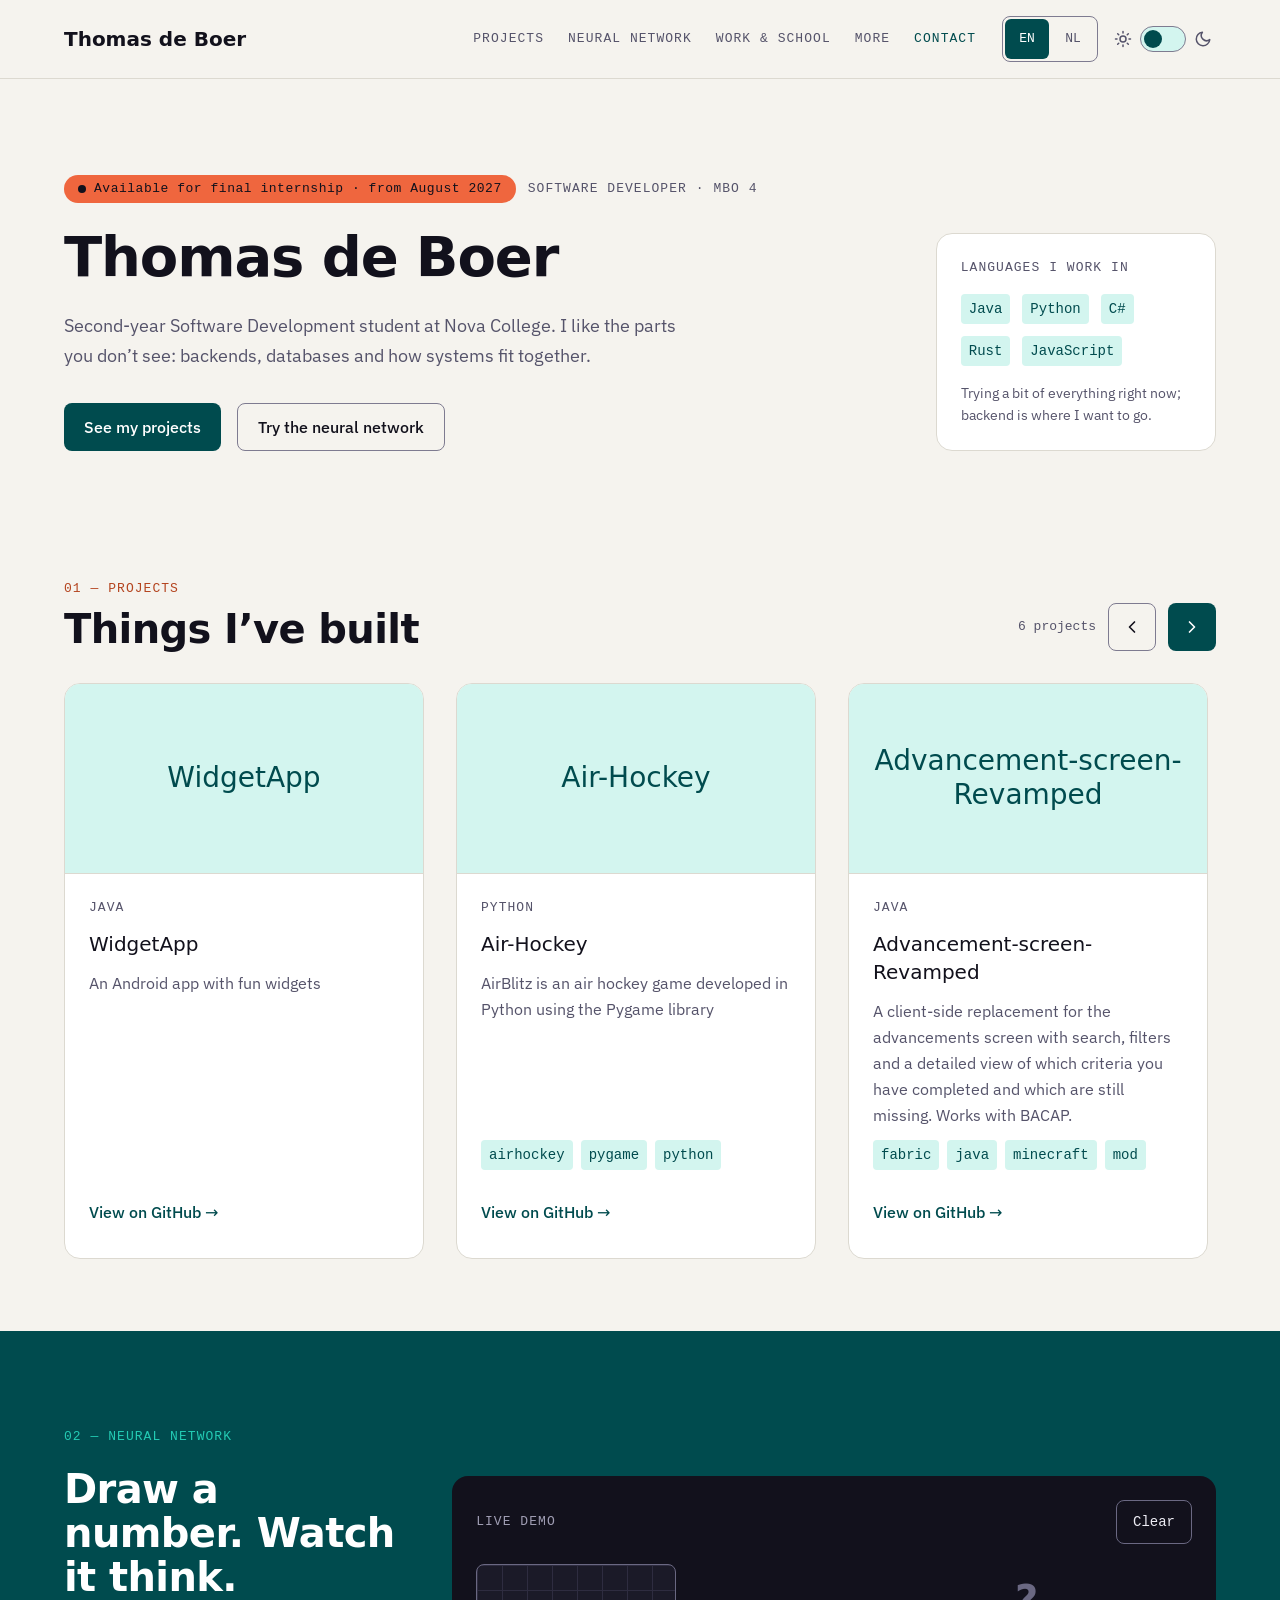
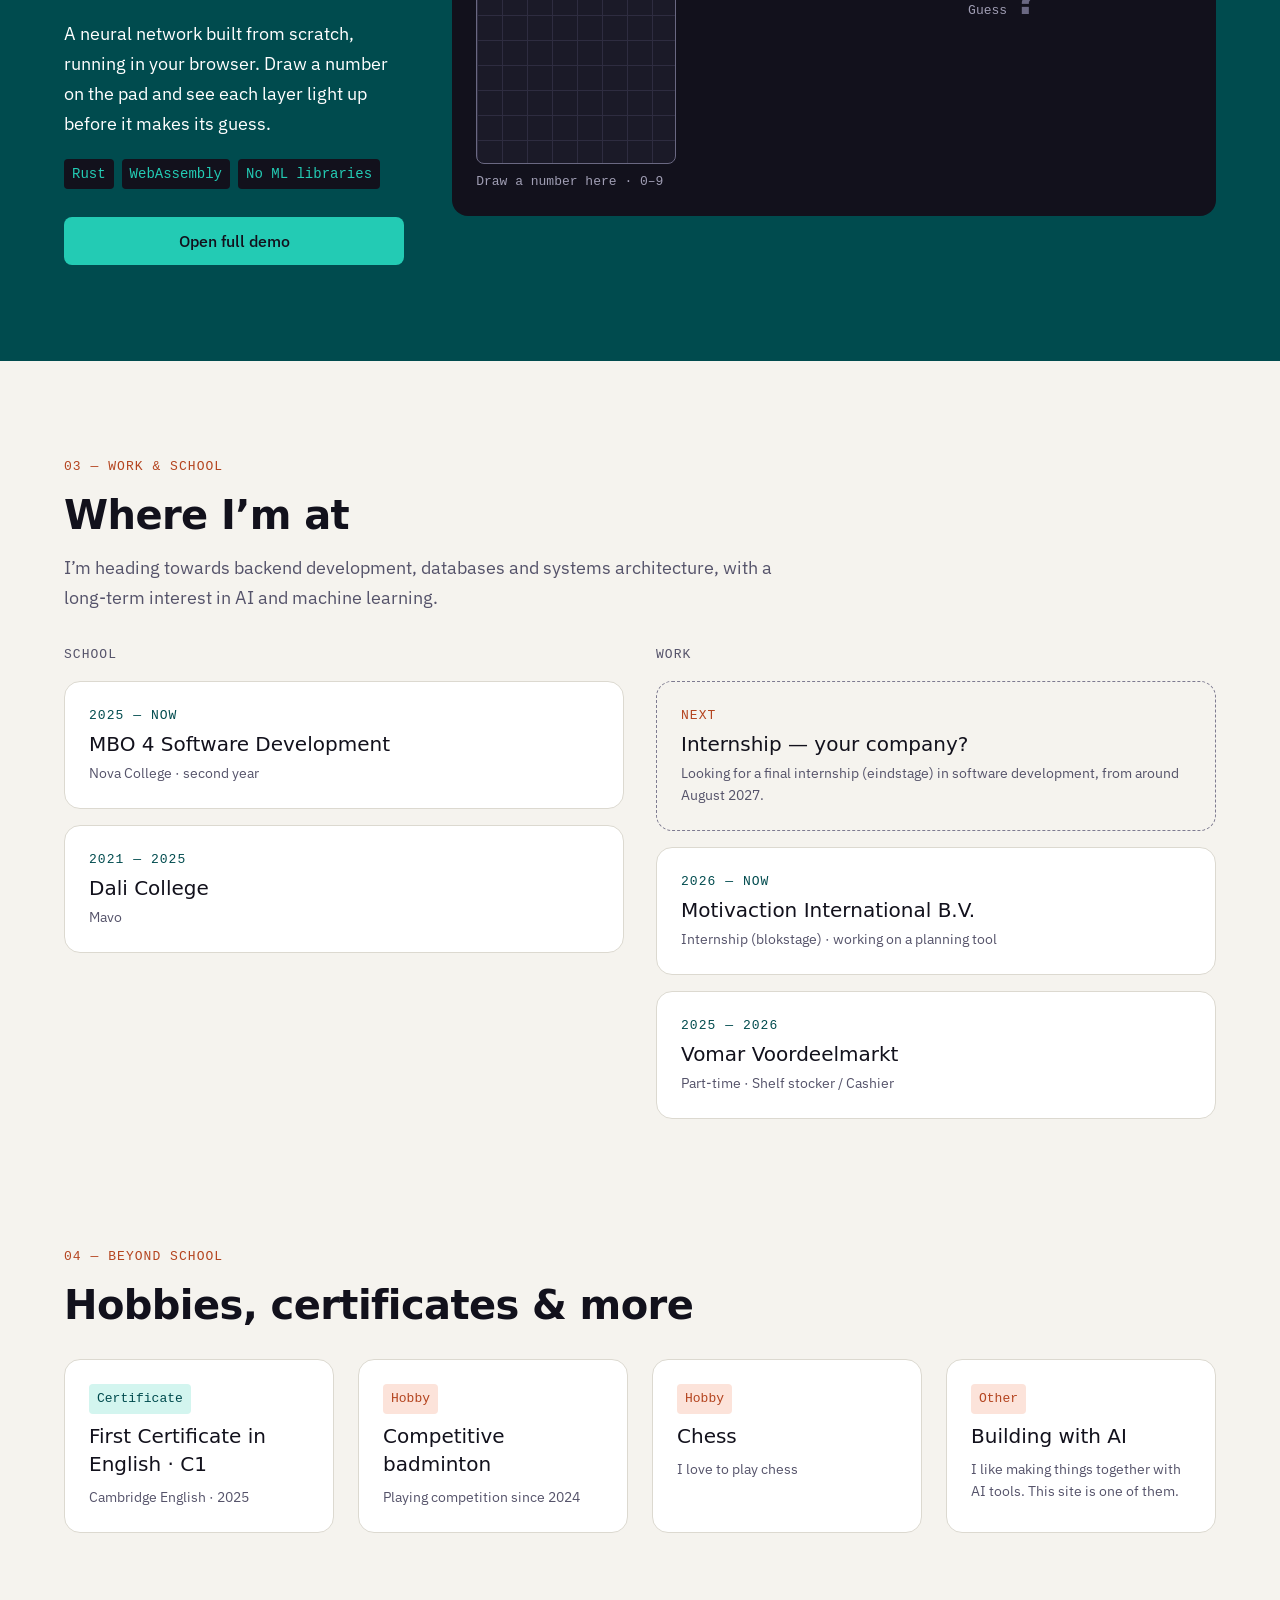
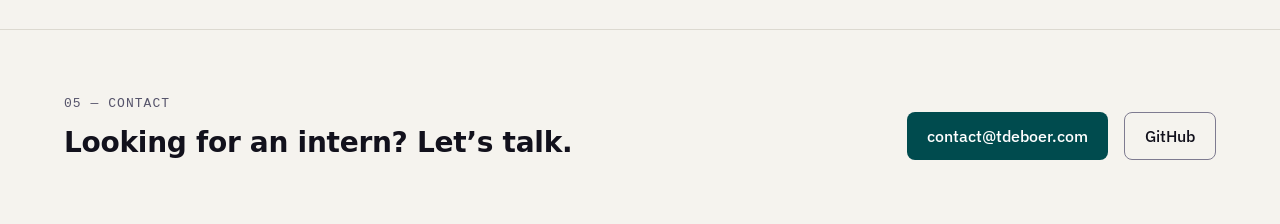
==== commit e2a00679: "Update work date range in index.html" ====
--- a/index.html
+++ b/index.html
@@ -188,7 +188,7 @@
         <span class="small" data-i18n="motiRole">Internship (blokstage) · working on a planning tool</span>
       </div>
       <div class="card entry">
-        <span class="label when">2025 — <span data-i18n="now">Now</span></span>
+        <span class="label when">2025 — 2026</span>
         <span class="title">Vomar Voordeelmarkt</span>
         <span class="small" data-i18n="vomarRole">Part-time · Shelf stocker / Cashier</span>
       </div>
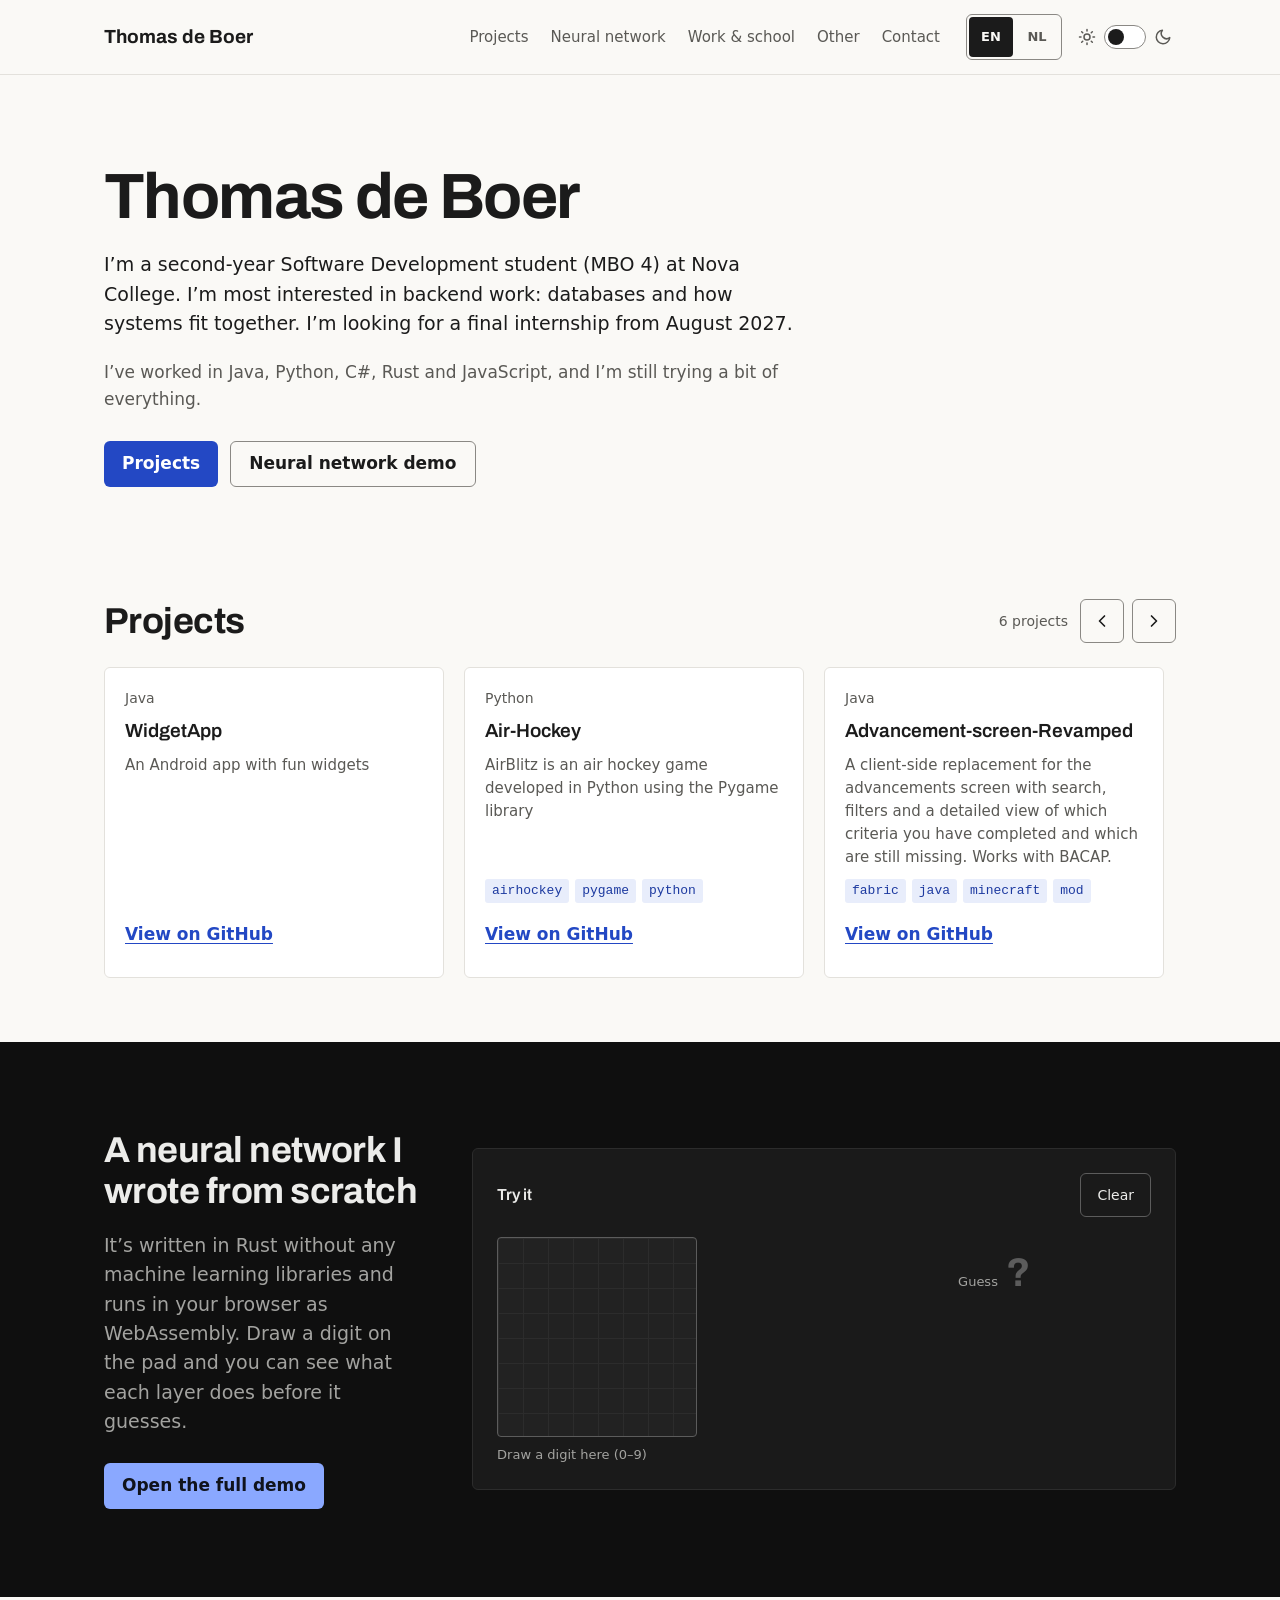
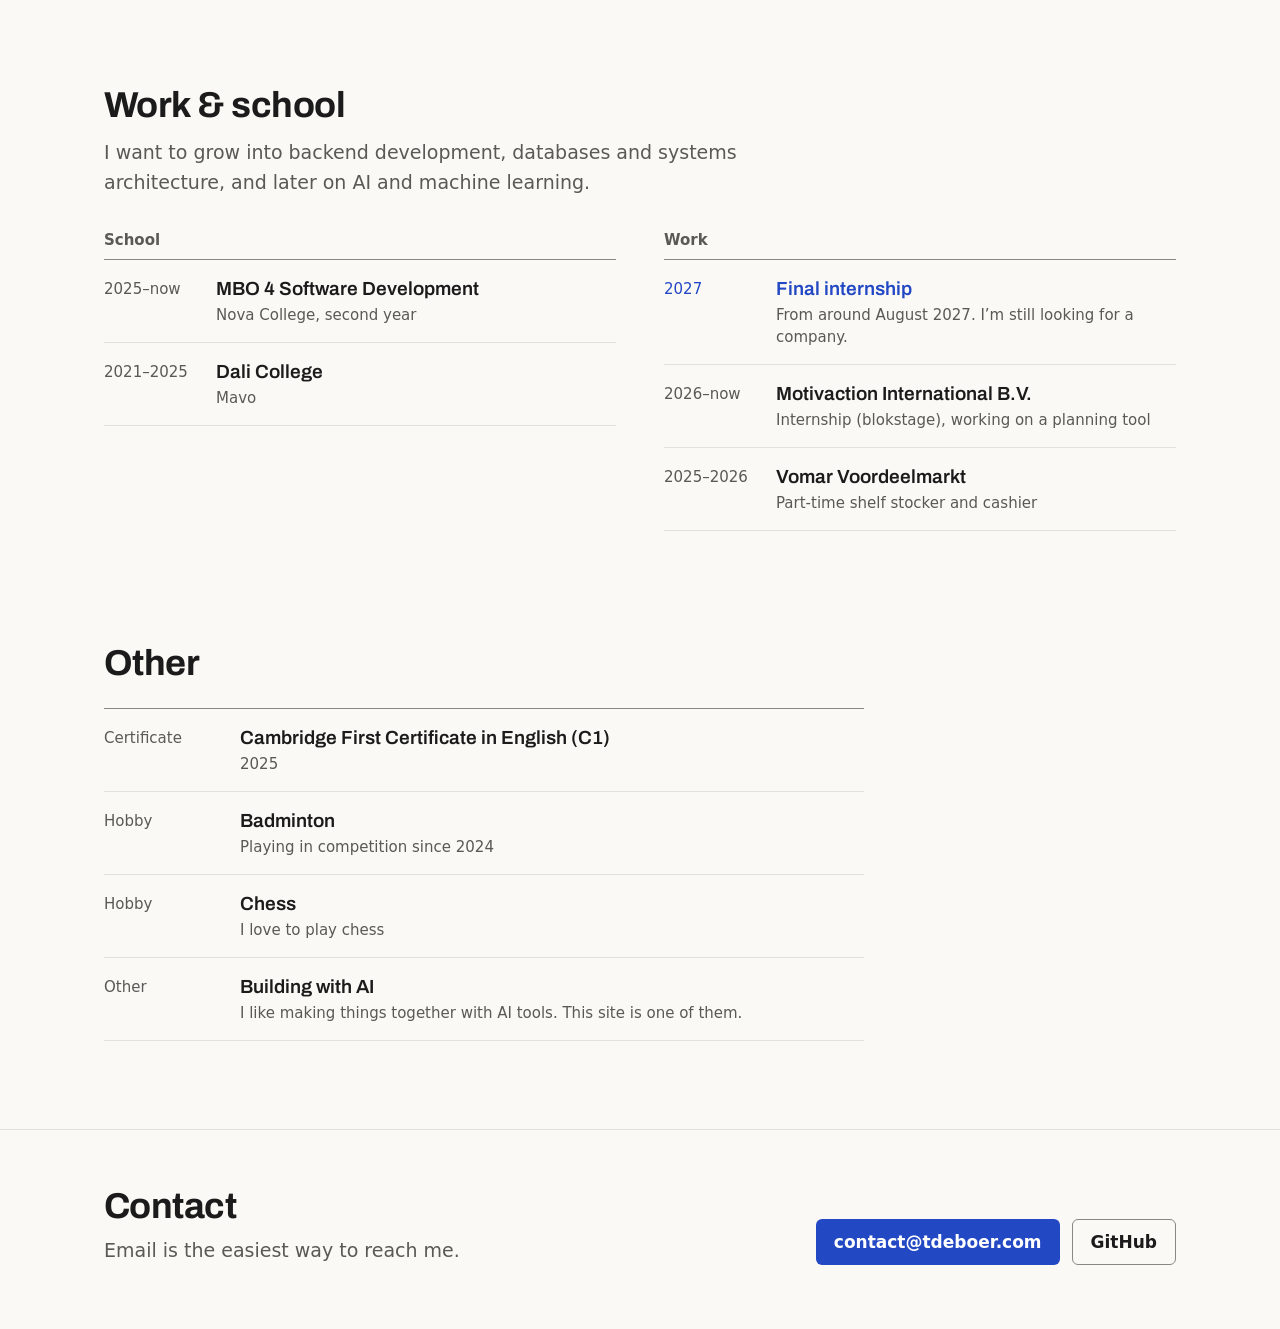
==== commit 3e0b3fed: "Restyle the site so it reads less like a template - One heading font (Archivo) and system fonts for " ====
--- a/index.html
+++ b/index.html
@@ -3,15 +3,17 @@
 <head>
   <meta charset="utf-8">
   <meta name="viewport" content="width=device-width, initial-scale=1">
-  <title>Thomas de Boer — CV</title>
+  <title>Thomas de Boer</title>
   <meta name="description" content="Thomas de Boer, Software Development student at Nova College. Projects, a neural network built from scratch in Rust, work and school.">
   <meta name="color-scheme" content="dark light">
+  <meta name="theme-color" content="#151515">
+  <link rel="canonical" href="https://tdeboer.com/">
   <link rel="icon" href="assets/favicon.svg" type="image/svg+xml">
   <link rel="apple-touch-icon" href="assets/apple-touch-icon.png">
   <!-- Link preview (shown when the site is shared). These need the full address. -->
   <meta property="og:type" content="website">
   <meta property="og:url" content="https://tdeboer.com/">
-  <meta property="og:title" content="Thomas de Boer — CV">
+  <meta property="og:title" content="Thomas de Boer">
   <meta property="og:description" content="Software Development student. Projects, and a neural network built from scratch that runs in your browser.">
   <meta property="og:image" content="https://tdeboer.com/assets/og-image.png">
   <meta property="og:image:width" content="1200">
@@ -30,13 +32,37 @@
       }
       document.documentElement.className = "t-" + theme;
       document.documentElement.lang = lang;
+      document.querySelector('meta[name="theme-color"]').content = theme === "light" ? "#faf9f6" : "#151515";
     })();
   </script>
-  <link rel="preload" href="assets/fonts/space-grotesk-latin.woff2" as="font" type="font/woff2" crossorigin>
-  <link rel="preload" href="assets/fonts/ibm-plex-sans-latin.woff2" as="font" type="font/woff2" crossorigin>
+  <script type="application/ld+json">
+  {
+    "@context": "https://schema.org",
+    "@type": "ProfilePage",
+    "url": "https://tdeboer.com/",
+    "name": "Thomas de Boer",
+    "inLanguage": ["en", "nl"],
+    "mainEntity": {
+      "@type": "Person",
+      "@id": "https://tdeboer.com/#thomas-de-boer",
+      "name": "Thomas de Boer",
+      "jobTitle": "Software Development student",
+      "description": "Second-year Software Development (MBO 4) student at Nova College, looking for a final internship from August 2027. Interested in backends, databases and systems architecture.",
+      "url": "https://tdeboer.com/",
+      "email": "mailto:contact@tdeboer.com",
+      "sameAs": ["https://github.com/Thomas-de-Boer"],
+      "affiliation": { "@type": "EducationalOrganization", "name": "Nova College" },
+      "knowsLanguage": ["nl", "en"],
+      "knowsAbout": ["Java", "Python", "C#", "Rust", "JavaScript", "WebAssembly", "Backend development", "Databases", "Neural networks"]
+    }
+  }
+  </script>
+  <link rel="preload" href="assets/fonts/archivo-latin.woff2" as="font" type="font/woff2" crossorigin>
   <link rel="stylesheet" href="assets/site.css">
 </head>
 <body>
+
+<a class="skip-link" href="#main" data-i18n="skip">Skip to content</a>
 
 <header class="site-header">
   <nav class="nav wrap" aria-label="Main">
@@ -46,8 +72,8 @@
         <a href="#projects" data-i18n="navProjects">Projects</a>
         <a href="#neural-network" data-i18n="navNN">Neural network</a>
         <a href="#about" data-i18n="navWork">Work &amp; school</a>
-        <a href="#more" data-i18n="navMore">More</a>
-        <a href="#contact" class="is-primary">Contact</a>
+        <a href="#more" data-i18n="navMore">Other</a>
+        <a href="#contact">Contact</a>
       </div>
       <div class="nav-controls">
         <div class="lang-switch" role="group" aria-label="Language" data-i18n-aria-label="langLabel">
@@ -64,81 +90,63 @@
   </nav>
 </header>
 
-<main>
-
-<!-- HERO -->
+<main id="main" tabindex="-1">
+
+<!-- INTRO -->
 <section id="top" class="hero wrap">
+  <!-- Photo: put a square photo (at least 600×600) at assets/photo.jpg, then remove these comment markers.
+  <img class="hero-photo" src="assets/photo.jpg" width="180" height="180" alt="Thomas de Boer">
+  -->
   <div class="hero-main">
-    <div class="hero-meta">
-      <span class="badge"><span class="badge-dot" aria-hidden="true"></span><span data-i18n="badge">Available for final internship · from August 2027</span></span>
-      <span class="label">Software developer · MBO 4</span>
-    </div>
     <h1>Thomas de Boer</h1>
-    <p class="lead" data-i18n="intro">Second-year Software Development student at Nova College. I like the parts you don’t see: backends, databases and how systems fit together.</p>
+    <p class="lead" data-i18n="intro">I’m a second-year Software Development student (MBO 4) at Nova College. I’m most interested in backend work: databases and how systems fit together. I’m looking for a final internship from August 2027.</p>
+    <p class="langs" data-i18n="langs">I’ve worked in Java, Python, C#, Rust and JavaScript, and I’m still trying a bit of everything.</p>
     <div class="actions">
-      <a class="btn btn-primary" href="#projects" data-i18n="cta1">See my projects</a>
-      <a class="btn btn-outline" href="#neural-network" data-i18n="cta2">Try the neural network</a>
-    </div>
-  </div>
-  <div class="card hero-card">
-    <span class="label" data-i18n="langsTitle">Languages I work in</span>
-    <div class="tags tags-wide">
-      <span class="tag">Java</span>
-      <span class="tag">Python</span>
-      <span class="tag">C#</span>
-      <span class="tag">Rust</span>
-      <span class="tag">JavaScript</span>
-    </div>
-    <span class="small" data-i18n="focus">Trying a bit of everything right now; backend is where I want to go.</span>
+      <a class="btn btn-primary" href="#projects" data-i18n="cta1">Projects</a>
+      <a class="btn btn-outline" href="#neural-network" data-i18n="cta2">Neural network demo</a>
+    </div>
   </div>
 </section>
 
 <!-- PROJECTS SLIDER -->
 <section id="projects" class="section wrap" aria-labelledby="projects-title">
   <div class="section-head section-head-row">
-    <div class="head-text">
-      <span class="eyebrow">01 — <span data-i18n="navProjects">Projects</span></span>
-      <h2 id="projects-title" data-i18n="projTitle">Things I’ve built</h2>
-    </div>
+    <h2 id="projects-title" data-i18n="navProjects">Projects</h2>
     <div class="slider-controls">
       <span class="count" id="project-count"></span>
       <button type="button" id="projects-prev" class="icon-btn" aria-label="Previous projects" data-i18n-aria-label="prev">
         <svg aria-hidden="true" width="20" height="20" viewBox="0 0 24 24" fill="none" stroke="currentColor" stroke-width="2" stroke-linecap="round" stroke-linejoin="round"><path d="M15 18l-6-6 6-6"></path></svg>
       </button>
-      <button type="button" id="projects-next" class="icon-btn icon-btn-primary" aria-label="Next projects" data-i18n-aria-label="next">
+      <button type="button" id="projects-next" class="icon-btn" aria-label="Next projects" data-i18n-aria-label="next">
         <svg aria-hidden="true" width="20" height="20" viewBox="0 0 24 24" fill="none" stroke="currentColor" stroke-width="2" stroke-linecap="round" stroke-linejoin="round"><path d="M9 18l6-6-6-6"></path></svg>
       </button>
     </div>
   </div>
-  <div class="track" id="projects-track" tabindex="0" aria-labelledby="projects-title"></div>
-</section>
-
-<!-- NEURAL NETWORK SHOWCASE (deep band, same in both themes) -->
+  <div class="track" id="projects-track" tabindex="0" role="region" aria-labelledby="projects-title">
+    <!-- projects:start --><!-- projects:end -->
+  </div>
+</section>
+
+<!-- NEURAL NETWORK (dark in both themes) -->
 <section id="neural-network" class="nn" aria-labelledby="nn-title">
   <div class="nn-inner wrap">
     <div class="nn-text">
-      <span class="eyebrow">02 — <span data-i18n="navNN">Neural network</span></span>
-      <h2 id="nn-title" data-i18n="nnTitle">Draw a number. Watch it think.</h2>
-      <p class="lead" data-i18n="nnBody">A neural network built from scratch, running in your browser. Draw a number on the pad and see each layer light up before it makes its guess.</p>
-      <div class="tags">
-        <span class="tag">Rust</span>
-        <span class="tag">WebAssembly</span>
-        <span class="tag" data-i18n="noLibs">No ML libraries</span>
-      </div>
+      <h2 id="nn-title" data-i18n="nnTitle">A neural network I wrote from scratch</h2>
+      <p class="lead" data-i18n="nnBody">It’s written in Rust without any machine learning libraries and runs in your browser as WebAssembly. Draw a digit on the pad and you can see what each layer does before it guesses.</p>
       <div class="actions">
-        <a class="btn btn-primary btn-wide" href="ai/web/" data-i18n="openDemo">Open full demo</a>
+        <a class="btn btn-primary" href="ai/web/" data-i18n="openDemo">Open the full demo</a>
       </div>
     </div>
 
     <div class="demo" id="demo">
       <div class="demo-head">
-        <span class="label" data-i18n="demoLabel">Live demo</span>
+        <span class="demo-title" data-i18n="demoLabel">Try it</span>
         <button type="button" id="demo-clear" class="demo-clear" data-i18n="clear">Clear</button>
       </div>
       <div class="demo-body">
         <div class="demo-pad">
-          <canvas id="demo-canvas" width="280" height="280" aria-label="Drawing pad" data-i18n-aria-label="pad"></canvas>
-          <span class="demo-caption" data-i18n="input">Draw a number here · 0–9</span>
+          <canvas id="demo-canvas" width="280" height="280" role="img" aria-label="Drawing pad" data-i18n-aria-label="pad"></canvas>
+          <span class="demo-caption" data-i18n="input">Draw a digit here (0–9)</span>
         </div>
         <div class="demo-layers" id="demo-layers" aria-hidden="true"></div>
         <div class="demo-out" aria-live="polite">
@@ -157,73 +165,91 @@
 <!-- WORK & SCHOOL -->
 <section id="about" class="section section-about wrap" aria-labelledby="about-title">
   <div class="section-head narrow">
-    <span class="eyebrow">03 — <span data-i18n="navWork">Work &amp; school</span></span>
-    <h2 id="about-title" data-i18n="wsTitle">Where I’m at</h2>
-    <p class="lead" data-i18n="wsBody">I’m heading towards backend development, databases and systems architecture, with a long-term interest in AI and machine learning.</p>
+    <h2 id="about-title" data-i18n="navWork">Work &amp; school</h2>
+    <p class="lead" data-i18n="wsBody">I want to grow into backend development, databases and systems architecture, and later on AI and machine learning.</p>
   </div>
   <div class="timeline">
     <div class="timeline-col">
-      <h3 class="label" data-i18n="school">School</h3>
-      <div class="card entry">
-        <span class="label when">2025 — <span data-i18n="now">Now</span></span>
-        <span class="title">MBO 4 Software Development</span>
-        <span class="small" data-i18n="nova">Nova College · second year</span>
-      </div>
-      <div class="card entry">
-        <span class="label when">2021 — 2025</span>
-        <span class="title" data-i18n="prevSchool">Dali College</span>
-        <span class="small" data-i18n="level">Mavo</span>
-      </div>
+      <h3 class="col-title" data-i18n="school">School</h3>
+      <ul class="entries">
+        <li class="entry">
+          <span class="when">2025–<span data-i18n="now">now</span></span>
+          <div class="what">
+            <span class="title">MBO 4 Software Development</span>
+            <span class="small" data-i18n="nova">Nova College, second year</span>
+          </div>
+        </li>
+        <li class="entry">
+          <span class="when">2021–2025</span>
+          <div class="what">
+            <span class="title" data-i18n="prevSchool">Dali College</span>
+            <span class="small" data-i18n="level">Mavo</span>
+          </div>
+        </li>
+      </ul>
     </div>
     <div class="timeline-col">
-      <h3 class="label" data-i18n="work">Work</h3>
-      <div class="card entry entry-next">
-        <span class="label when" data-i18n="nextLabel">Next</span>
-        <span class="title" data-i18n="internTitle">Internship — your company?</span>
-        <span class="small" data-i18n="internBody">Looking for a final internship (eindstage) in software development, from around August 2027.</span>
-      </div>
-      <div class="card entry">
-        <span class="label when">2026 — <span data-i18n="now">Now</span></span>
-        <span class="title">Motivaction International B.V.</span>
-        <span class="small" data-i18n="motiRole">Internship (blokstage) · working on a planning tool</span>
-      </div>
-      <div class="card entry">
-        <span class="label when">2025 — 2026</span>
-        <span class="title">Vomar Voordeelmarkt</span>
-        <span class="small" data-i18n="vomarRole">Part-time · Shelf stocker / Cashier</span>
-      </div>
-    </div>
-  </div>
-</section>
-
-<!-- BEYOND SCHOOL -->
+      <h3 class="col-title" data-i18n="work">Work</h3>
+      <ul class="entries">
+        <li class="entry entry-next">
+          <span class="when">2027</span>
+          <div class="what">
+            <span class="title" data-i18n="internTitle">Final internship</span>
+            <span class="small" data-i18n="internBody">From around August 2027. I’m still looking for a company.</span>
+          </div>
+        </li>
+        <li class="entry">
+          <span class="when">2026–<span data-i18n="now">now</span></span>
+          <div class="what">
+            <span class="title">Motivaction International B.V.</span>
+            <span class="small" data-i18n="motiRole">Internship (blokstage), working on a planning tool</span>
+          </div>
+        </li>
+        <li class="entry">
+          <span class="when">2025–2026</span>
+          <div class="what">
+            <span class="title">Vomar Voordeelmarkt</span>
+            <span class="small" data-i18n="vomarRole">Part-time shelf stocker and cashier</span>
+          </div>
+        </li>
+      </ul>
+    </div>
+  </div>
+</section>
+
+<!-- OTHER -->
 <section id="more" class="section section-more wrap" aria-labelledby="more-title">
-  <div class="section-head">
-    <span class="eyebrow">04 — <span data-i18n="moreEyebrow">Beyond school</span></span>
-    <h2 id="more-title" data-i18n="moreTitle">Hobbies, certificates &amp; more</h2>
-  </div>
-  <div class="more-grid">
-    <div class="card entry">
-      <span class="tag" data-i18n="cert">Certificate</span>
-      <span class="title" data-i18n="certName">First Certificate in English · C1</span>
-      <span class="small" data-i18n="issuer">Cambridge English · 2025</span>
-    </div>
-    <div class="card entry">
-      <span class="tag tag-accent">Hobby</span>
-      <span class="title" data-i18n="badminton">Competitive badminton</span>
-      <span class="small" data-i18n="club">Playing competition since 2024</span>
-    </div>
-    <div class="card entry">
-      <span class="tag tag-accent">Hobby</span>
-      <span class="title" data-i18n="chess">Chess</span>
-      <span class="small" data-i18n="chessLine">I love to play chess</span>
-    </div>
-    <div class="card entry">
-      <span class="tag tag-accent" data-i18n="other">Other</span>
-      <span class="title" data-i18n="aiTitle">Building with AI</span>
-      <span class="small" data-i18n="aiLine">I like making things together with AI tools. This site is one of them.</span>
-    </div>
-  </div>
+  <h2 id="more-title" data-i18n="navMore">Other</h2>
+  <ul class="entries entries-wide">
+    <li class="entry">
+      <span class="when" data-i18n="cert">Certificate</span>
+      <div class="what">
+        <span class="title" data-i18n="certName">Cambridge First Certificate in English (C1)</span>
+        <span class="small">2025</span>
+      </div>
+    </li>
+    <li class="entry">
+      <span class="when">Hobby</span>
+      <div class="what">
+        <span class="title" data-i18n="badminton">Badminton</span>
+        <span class="small" data-i18n="club">Playing in competition since 2024</span>
+      </div>
+    </li>
+    <li class="entry">
+      <span class="when">Hobby</span>
+      <div class="what">
+        <span class="title" data-i18n="chess">Chess</span>
+        <span class="small" data-i18n="chessLine">I love to play chess</span>
+      </div>
+    </li>
+    <li class="entry">
+      <span class="when" data-i18n="other">Other</span>
+      <div class="what">
+        <span class="title" data-i18n="aiTitle">Building with AI</span>
+        <span class="small" data-i18n="aiLine">I like making things together with AI tools. This site is one of them.</span>
+      </div>
+    </li>
+  </ul>
 </section>
 
 </main>
@@ -232,8 +258,8 @@
 <footer id="contact" class="site-footer">
   <div class="footer-inner wrap">
     <div class="head-text">
-      <span class="label">05 — Contact</span>
-      <h2 class="h-small" data-i18n="contactTitle">Looking for an intern? Let’s talk.</h2>
+      <h2>Contact</h2>
+      <p class="lead" data-i18n="contactBody">Email is the easiest way to reach me.</p>
     </div>
     <div class="actions">
       <a class="btn btn-primary" href="mailto:contact@tdeboer.com">contact@tdeboer.com</a>
--- a/assets/site.css
+++ b/assets/site.css
@@ -1,168 +1,149 @@
-/* CV site. Tokens come from the design; the neural-network band keeps its
-   own fixed dark colours in both themes. */
+/* CV site. One web font (Archivo, for headings); everything else uses the
+   system fonts. The neural-network band stays dark in both themes. */
 
 @font-face {
-  font-family: "Space Grotesk";
+  font-family: "Archivo";
   font-style: normal;
-  font-weight: 500 600;
-  font-display: swap;
-  src: url("fonts/space-grotesk-latin.woff2") format("woff2");
-}
-@font-face {
-  font-family: "IBM Plex Sans";
-  font-style: normal;
-  font-weight: 400 500;
+  font-weight: 600 700;
   font-stretch: 100%;
   font-display: swap;
-  src: url("fonts/ibm-plex-sans-latin.woff2") format("woff2");
-}
-@font-face {
-  font-family: "IBM Plex Mono";
-  font-style: normal;
-  font-weight: 400;
-  font-display: swap;
-  src: url("fonts/ibm-plex-mono-400-latin.woff2") format("woff2");
-}
-@font-face {
-  font-family: "IBM Plex Mono";
-  font-style: normal;
-  font-weight: 500;
-  font-display: swap;
-  src: url("fonts/ibm-plex-mono-500-latin.woff2") format("woff2");
+  src: url("fonts/archivo-latin.woff2") format("woff2");
 }
 
 :root {
-  --font-display: "Space Grotesk", system-ui, sans-serif;
-  --font-body: "IBM Plex Sans", system-ui, sans-serif;
-  --font-mono: "IBM Plex Mono", ui-monospace, monospace;
-}
-
+  --font-display: "Archivo", system-ui, sans-serif;
+  --font-body: system-ui, -apple-system, "Segoe UI", Roboto, "Helvetica Neue", Arial, sans-serif;
+  --font-mono: ui-monospace, "Cascadia Mono", Consolas, "SF Mono", Menlo, monospace;
+}
+
+/* --accent* used to be a second colour; there is only one now. */
 .t-dark {
   color-scheme: dark;
-  --bg: #12111c; --surface: #1b1a28; --line: #2e2c40; --line-strong: #6a6882;
-  --ink: #edecf4; --muted: #a09eb4;
-  --primary: #23cbb4; --on-primary: #12111c; --psoft: #0e3236; --on-psoft: #23cbb4;
-  --accent: #ef663e; --on-accent: #12111c; --accent-text: #ef663e; --asoft: #2e1a1c;
-  --deep: #004b4e; --on-deep: #edecf4;
+  --bg: #151515; --surface: #1d1d1d; --line: #2c2c2c; --line-strong: #5c5c5c;
+  --ink: #ececea; --muted: #a3a3a0;
+  --primary: #8aa8ff; --on-primary: #10131c; --psoft: #1c2235; --on-psoft: #b3c6ff;
+  --accent-text: #8aa8ff;
 }
 .t-light {
   color-scheme: light;
-  --bg: #f5f3ee; --surface: #ffffff; --line: #dcd9d0; --line-strong: #7e7b90;
-  --ink: #12111c; --muted: #55536a;
-  --primary: #004b4e; --on-primary: #ffffff; --psoft: #d3f5ef; --on-psoft: #004b4e;
-  --accent: #ef663e; --on-accent: #12111c; --accent-text: #b4441f; --asoft: #fce3da;
-  --deep: #004b4e; --on-deep: #ffffff;
+  --bg: #faf9f6; --surface: #ffffff; --line: #e3e1dc; --line-strong: #8a8884;
+  --ink: #1b1b1b; --muted: #5a5955;
+  --primary: #2348c4; --on-primary: #ffffff; --psoft: #e8edfb; --on-psoft: #1d3aa0;
+  --accent-text: #2348c4;
 }
 
 *, *::before, *::after { box-sizing: border-box; }
 
-html { scroll-behavior: smooth; }
+html {
+  scroll-behavior: smooth;
+  accent-color: var(--primary);
+  -webkit-tap-highlight-color: transparent; /* replaced by the :active states below */
+}
+
+::selection { background: var(--primary); color: var(--on-primary); }
 
 body {
   margin: 0;
   min-height: 100vh;
   background: var(--bg);
   color: var(--ink);
-  font: 400 16px/26px var(--font-body);
+  font: 400 17px/1.6 var(--font-body);
   transition: background 0.2s, color 0.2s;
 }
 
-a { color: var(--primary); }
+a { color: var(--primary); text-underline-offset: 3px; }
 a:hover { color: var(--ink); }
-:focus-visible { outline: 2px solid var(--accent-text); outline-offset: 2px; }
+:focus-visible { outline: 2px solid var(--primary); outline-offset: 2px; }
+
+.skip-link {
+  position: absolute;
+  z-index: 10;
+  top: 8px;
+  left: 8px;
+  padding: 12px 16px;
+  border-radius: 6px;
+  background: var(--primary);
+  color: var(--on-primary);
+  font-weight: 600;
+  text-decoration: none;
+  transform: translateY(-200%);
+}
+.skip-link:focus { transform: none; color: var(--on-primary); }
+main:focus { outline: none; }
 
 h1, h2, h3, p { margin: 0; }
 
 h1 {
-  font: 600 clamp(40px, 9vw, 56px)/1.07 var(--font-display);
-  letter-spacing: -0.02em;
+  font: 700 clamp(40px, 9vw, 64px)/1.05 var(--font-display);
+  letter-spacing: -0.025em;
 }
 h2 {
-  font: 600 clamp(30px, 7vw, 40px)/1.1 var(--font-display);
+  font: 700 clamp(28px, 6vw, 36px)/1.15 var(--font-display);
   letter-spacing: -0.015em;
 }
-h2.h-small { font-size: 28px; line-height: 34px; letter-spacing: -0.01em; }
-
-.wrap { max-width: 1200px; margin: 0 auto; padding-left: 24px; padding-right: 24px; }
-
-.label, .eyebrow {
-  font: 500 13px/20px var(--font-mono);
-  letter-spacing: 0.08em;
-  text-transform: uppercase;
-  color: var(--muted);
-}
-.eyebrow { color: var(--accent-text); }
-.lead { font-size: 18px; line-height: 30px; color: var(--muted); }
-.small { font-size: 14px; line-height: 22px; color: var(--muted); }
-.title { font: 500 20px/28px var(--font-display); }
+
+.wrap { max-width: 1120px; margin: 0 auto; padding-left: 24px; padding-right: 24px; }
+
+/* Small grey text for captions and metadata. Normal case, not shouted. */
+.label { font-size: 14px; line-height: 20px; color: var(--muted); }
+.lead { font-size: 19px; line-height: 1.55; color: var(--muted); }
+.small { font-size: 15px; line-height: 22px; color: var(--muted); }
+.title { font: 600 19px/26px var(--font-display); overflow-wrap: anywhere; }
 
 .card {
   background: var(--surface);
   border: 1px solid var(--line);
-  border-radius: 16px;
-  padding: 24px;
+  border-radius: 6px;
   display: flex;
   flex-direction: column;
   min-width: 0;
 }
 
-.tags { display: flex; flex-wrap: wrap; gap: 8px; }
-.tags-wide { gap: 12px; }
+.tags { display: flex; flex-wrap: wrap; gap: 6px; }
 .tag {
-  font: 400 14px/26px var(--font-mono);
+  font: 400 13px/22px var(--font-mono);
   background: var(--psoft);
   color: var(--on-psoft);
-  border-radius: 4px;
-  padding: 2px 8px;
-}
-.entry .tag { align-self: flex-start; font-size: 13px; }
-.tag-accent { background: var(--asoft); color: var(--accent-text); }
-
-.actions { display: flex; flex-wrap: wrap; gap: 16px; margin-top: 8px; }
+  border-radius: 3px;
+  padding: 1px 7px;
+}
+
+.actions { display: flex; flex-wrap: wrap; gap: 12px; margin-top: 8px; }
 .btn {
   display: inline-flex;
   align-items: center;
-  min-height: 48px;
-  padding: 0 20px;
-  border-radius: 8px;
-  font-weight: 500;
+  min-height: 46px;
+  padding: 0 18px;
+  border-radius: 6px;
+  font-weight: 600;
   text-decoration: none;
 }
 .btn-primary { background: var(--primary); color: var(--on-primary); }
 .btn-primary:hover { color: var(--on-primary); filter: brightness(1.1); }
 .btn-outline { border: 1px solid var(--line-strong); color: var(--ink); }
-.btn-outline:hover { border-color: var(--ink); }
-.btn-wide { flex: 1 1 auto; justify-content: center; }
+.btn-outline:hover { border-color: var(--ink); color: var(--ink); }
 
 /* ------------------------------------------------------------------ nav */
 
 .site-header { border-bottom: 1px solid var(--line); }
 .nav {
-  padding-top: 16px;
-  padding-bottom: 16px;
+  padding-top: 14px;
+  padding-bottom: 14px;
   display: flex;
   flex-wrap: wrap;
-  gap: 16px;
+  gap: 12px;
   align-items: center;
   justify-content: space-between;
 }
 .brand {
-  font: 600 20px/28px var(--font-display);
+  font: 700 19px/28px var(--font-display);
   color: var(--ink);
   text-decoration: none;
 }
 .nav-right { display: flex; flex-wrap: wrap; gap: 8px 16px; align-items: center; }
-.nav-links {
-  display: flex;
-  flex-wrap: wrap;
-  gap: 4px;
-  font: 500 13px/20px var(--font-mono);
-  letter-spacing: 0.08em;
-  text-transform: uppercase;
-}
-.nav-links a { padding: 12px 10px; text-decoration: none; color: var(--muted); }
+.nav-links { display: flex; flex-wrap: wrap; gap: 2px; font-size: 15px; }
+.nav-links a { padding: 10px 10px; text-decoration: none; color: var(--muted); }
 .nav-links a:hover { color: var(--ink); }
-.nav-links a.is-primary { color: var(--primary); }
 .nav-controls { display: flex; gap: 12px; align-items: center; }
 
 .lang-switch {
@@ -170,19 +151,19 @@
   gap: 2px;
   padding: 2px;
   border: 1px solid var(--line-strong);
-  border-radius: 8px;
+  border-radius: 6px;
 }
 .lang-switch button {
   min-width: 44px;
   min-height: 40px;
   border: none;
-  border-radius: 6px;
+  border-radius: 4px;
   cursor: pointer;
-  font: 500 13px/20px var(--font-mono);
+  font: 600 13px/20px var(--font-body);
   background: transparent;
   color: var(--muted);
 }
-.lang-switch button[aria-pressed="true"] { background: var(--primary); color: var(--on-primary); }
+.lang-switch button[aria-pressed="true"] { background: var(--ink); color: var(--bg); }
 
 .theme-toggle {
   min-height: 44px;
@@ -198,78 +179,72 @@
 .toggle-track {
   position: relative;
   display: block;
-  width: 46px;
-  height: 26px;
+  width: 42px;
+  height: 24px;
   border-radius: 999px;
-  background: var(--psoft);
+  background: var(--surface);
   border: 1px solid var(--line-strong);
 }
 .toggle-knob {
   position: absolute;
   top: 3px;
   left: 3px;
-  width: 18px;
-  height: 18px;
+  width: 16px;
+  height: 16px;
   border-radius: 999px;
-  background: var(--primary);
+  background: var(--ink);
   transition: transform 0.2s;
 }
-.t-dark .toggle-knob { transform: translateX(20px); }
-
-/* ----------------------------------------------------------------- hero */
+.t-dark .toggle-knob { transform: translateX(18px); }
+
+/* ---------------------------------------------------------------- intro */
 
 .hero {
-  padding-top: 96px;
-  padding-bottom: 64px;
+  padding-top: 88px;
+  padding-bottom: 56px;
   display: flex;
   flex-wrap: wrap;
-  gap: 48px;
-  align-items: flex-end;
-}
-.hero-main { flex: 999 1 560px; min-width: 0; display: flex; flex-direction: column; gap: 24px; }
-.hero-main .lead { max-width: 620px; }
-.hero-meta { display: flex; flex-wrap: wrap; gap: 12px; align-items: center; }
-.hero-card { flex: 1 1 280px; gap: 16px; }
-
-.badge {
-  display: inline-flex;
-  align-items: center;
-  gap: 8px;
-  background: var(--accent);
-  color: var(--on-accent);
-  border-radius: 999px;
-  padding: 4px 14px;
-  font: 500 13px/20px var(--font-mono);
-  letter-spacing: 0.04em;
-}
-.badge-dot { width: 8px; height: 8px; border-radius: 999px; background: var(--on-accent); }
+  gap: 32px 48px;
+  align-items: center;
+}
+.hero-main { flex: 1 1 520px; min-width: 0; max-width: 700px; display: flex; flex-direction: column; gap: 20px; }
+.hero .lead { color: var(--ink); }
+.langs { color: var(--muted); }
+/* Shown once assets/photo.jpg exists and the markup is uncommented. */
+.hero-photo {
+  flex: 0 0 auto;
+  width: 180px;
+  height: 180px;
+  border-radius: 6px;
+  object-fit: cover;
+}
 
 /* ------------------------------------------------------------- sections */
 
-.section { padding-top: 64px; padding-bottom: 64px; }
-.section-about { padding-top: 96px; display: flex; flex-direction: column; gap: 32px; }
-.section-more { padding-bottom: 96px; display: flex; flex-direction: column; gap: 32px; }
-
-.section-head { display: flex; flex-direction: column; gap: 16px; }
-.section-head.narrow { max-width: 720px; }
+.section { padding-top: 56px; padding-bottom: 56px; }
+.section-about { display: flex; flex-direction: column; gap: 32px; padding-top: 88px; }
+.section-more { display: flex; flex-direction: column; gap: 24px; padding-bottom: 88px; }
+
+.section-head { display: flex; flex-direction: column; gap: 12px; }
+.section-head.narrow { max-width: 680px; }
 .section-head-row {
   flex-direction: row;
   flex-wrap: wrap;
-  gap: 24px;
+  gap: 16px;
   align-items: flex-end;
   justify-content: space-between;
-  margin-bottom: 32px;
+  margin-bottom: 24px;
 }
 .head-text { display: flex; flex-direction: column; gap: 8px; }
 
 /* ------------------------------------------------------------- projects */
 
-.slider-controls { display: flex; gap: 12px; align-items: center; }
-.count { font: 400 13px/20px var(--font-mono); color: var(--muted); }
+.slider-controls { display: flex; gap: 8px; align-items: center; }
+.count { font-size: 14px; color: var(--muted); margin-right: 4px; }
 .icon-btn {
-  width: 48px;
-  height: 48px;
-  border-radius: 8px;
+  width: 44px;
+  height: 44px;
+  border-radius: 6px;
   border: 1px solid var(--line-strong);
   background: transparent;
   color: var(--ink);
@@ -278,11 +253,11 @@
   align-items: center;
   justify-content: center;
 }
-.icon-btn-primary { border: none; background: var(--primary); color: var(--on-primary); }
+.icon-btn:hover { border-color: var(--ink); }
 
 .track {
   display: flex;
-  gap: 32px;
+  gap: 20px;
   overflow-x: auto;
   scroll-snap-type: x mandatory;
   padding-bottom: 8px;
@@ -291,79 +266,64 @@
 .track::-webkit-scrollbar { display: none; }
 
 .project {
-  flex: 0 0 min(360px, 82vw);
+  flex: 0 0 min(340px, 82vw);
   scroll-snap-align: start;
-  padding: 0;
   overflow: hidden;
 }
-.project-cover {
-  height: 190px;
-  background: var(--psoft);
-  color: var(--on-psoft);
-  border-bottom: 1px solid var(--line);
-  display: flex;
-  align-items: center;
-  justify-content: center;
-  padding: 16px;
-  font: 500 28px/34px var(--font-display);
-  text-align: center;
-  overflow-wrap: anywhere;
-}
-.project-cover:has(img) { padding: 0; }
+/* Only there when the repository has a Social preview picture on GitHub. */
+.project-cover { height: 170px; background: var(--psoft); border-bottom: 1px solid var(--line); }
 .project-cover img { display: block; width: 100%; height: 100%; object-fit: cover; }
-.project-body { padding: 24px; display: flex; flex-direction: column; gap: 12px; flex-grow: 1; }
-.project-body p { color: var(--muted); flex-grow: 1; }
+.project-body { padding: 20px; display: flex; flex-direction: column; gap: 10px; flex-grow: 1; }
+.project-body p { color: var(--muted); flex-grow: 1; font-size: 15px; line-height: 23px; }
 .project-link {
-  margin-top: 8px;
   min-height: 44px;
   display: inline-flex;
   align-items: center;
-  font-weight: 500;
-  text-decoration: none;
+  align-self: flex-start;
+  font-weight: 600;
 }
 
 /* ------------------------------------------------- neural network band */
 
-.nn { background: var(--deep); color: var(--on-deep); }
+.nn { background: #0f0f0f; color: #ececea; }
 .nn-inner {
-  padding-top: 96px;
-  padding-bottom: 96px;
+  padding-top: 88px;
+  padding-bottom: 88px;
   display: flex;
   flex-wrap: wrap;
   gap: 48px;
   align-items: center;
 }
-.nn-text { flex: 1 1 340px; min-width: 0; display: flex; flex-direction: column; gap: 20px; }
-.nn .eyebrow { color: #23cbb4; }
-.nn .lead { color: inherit; }
-.nn .tag { background: #12111c; color: #23cbb4; }
-.nn .btn-primary { background: #23cbb4; color: #12111c; }
+.nn-text { flex: 1 1 320px; min-width: 0; display: flex; flex-direction: column; gap: 18px; }
+.nn .lead { color: #a3a3a0; }
+.nn .btn-primary { background: #8aa8ff; color: #10131c; }
 
 .demo {
   flex: 999 1 600px;
   min-width: 0;
-  background: #12111c;
-  color: #edecf4;
-  border-radius: 16px;
+  background: #1a1a1a;
+  color: #ececea;
+  border: 1px solid #2c2c2c;
+  border-radius: 6px;
   padding: 24px;
   display: flex;
   flex-direction: column;
   gap: 20px;
 }
-.demo .label, .demo-caption { color: #a09eb4; }
-.demo-caption { font: 400 13px/20px var(--font-mono); }
+.demo-title { font: 600 16px/24px var(--font-display); }
+.demo-caption { font-size: 13px; line-height: 20px; color: #a3a3a0; }
 .demo-head { display: flex; justify-content: space-between; align-items: center; gap: 12px; flex-wrap: wrap; }
 .demo-clear {
   min-height: 44px;
   padding: 0 16px;
-  border-radius: 8px;
-  border: 1px solid #6a6882;
+  border-radius: 6px;
+  border: 1px solid #5c5c5c;
   background: transparent;
-  color: #edecf4;
-  font: 400 14px/22px var(--font-mono);
+  color: #ececea;
+  font: 400 14px/22px var(--font-body);
   cursor: pointer;
 }
-.demo-clear:hover { border-color: #edecf4; }
+.demo-clear:hover { border-color: #ececea; }
 .demo-body { display: flex; flex-wrap: wrap; gap: 24px; align-items: stretch; }
 .demo-pad { flex: 0 0 auto; display: flex; flex-direction: column; gap: 8px; }
 
@@ -371,10 +331,10 @@
   display: block;
   width: 200px;
   height: 200px;
-  border-radius: 8px;
-  border: 1px solid #6a6882;
-  background-color: #1b1a28;
-  background-image: linear-gradient(#2e2c40 1px, transparent 1px), linear-gradient(90deg, #2e2c40 1px, transparent 1px);
+  border-radius: 4px;
+  border: 1px solid #5c5c5c;
+  background-color: #222;
+  background-image: linear-gradient(#2c2c2c 1px, transparent 1px), linear-gradient(90deg, #2c2c2c 1px, transparent 1px);
   background-size: 25px 25px;
   cursor: crosshair;
   touch-action: none; /* drawing must not scroll the page */
@@ -396,7 +356,7 @@
   align-content: center;
   gap: 4px;
 }
-.demo-dots span { display: block; width: 8px; height: 8px; border-radius: 999px; background: #2e2c40; }
+.demo-dots span { display: block; width: 8px; height: 8px; border-radius: 999px; background: #2c2c2c; }
 .demo-dots.is-large { gap: 6px; }
 .demo-dots.is-large span { width: 12px; height: 12px; }
 .demo-seen-wrap { flex-grow: 1; display: flex; align-items: center; }
@@ -404,9 +364,9 @@
   display: block;
   width: 84px;
   height: 84px;
-  border-radius: 4px;
-  border: 1px solid #2e2c40;
-  background: #1b1a28;
+  border-radius: 3px;
+  border: 1px solid #2c2c2c;
+  background: #222;
   image-rendering: pixelated;
 }
 
@@ -418,45 +378,66 @@
   gap: 8px;
   font: 400 13px/16px var(--font-mono);
 }
-.demo-bar > span:first-child { width: 12px; color: #a09eb4; }
-.demo-bar-track { flex-grow: 1; height: 10px; background: #1b1a28; border-radius: 4px; overflow: hidden; }
-.demo-bar-fill { height: 10px; width: 0; border-radius: 4px; background: #23cbb4; transition: width 0.15s; }
-.demo-bar.is-top .demo-bar-fill { background: #ef663e; }
+.demo-bar > span:first-child { width: 12px; color: #a3a3a0; }
+.demo-bar-track { flex-grow: 1; height: 10px; background: #222; border-radius: 2px; overflow: hidden; }
+.demo-bar-fill { height: 10px; width: 0; border-radius: 2px; background: #8aa8ff; transition: width 0.15s; }
+.demo-bar.is-top .demo-bar-fill { background: #ffd166; }
 .demo-guess { margin-top: 8px; display: flex; align-items: baseline; gap: 8px; }
-.demo-digit { font: 600 40px/44px var(--font-display); color: #ef663e; }
-.demo-digit.is-empty { color: #6a6882; }
-.demo-error { font-size: 14px; line-height: 22px; color: #a09eb4; }
+.demo-digit { font: 700 40px/44px var(--font-display); color: #ffd166; }
+.demo-digit.is-empty { color: #5c5c5c; }
+.demo-error { font-size: 14px; line-height: 22px; color: #a3a3a0; }
 
 /* ------------------------------------------------------ work and school */
 
-.timeline { display: grid; grid-template-columns: repeat(auto-fit, minmax(min(100%, 420px), 1fr)); gap: 32px; }
-.timeline-col { display: flex; flex-direction: column; gap: 16px; }
-.entry { gap: 4px; }
-.entry .when { color: var(--primary); }
-.entry-next { background: transparent; border: 1px dashed var(--line-strong); }
-.entry-next .when { color: var(--accent-text); }
-
-.more-grid { display: grid; grid-template-columns: repeat(auto-fill, minmax(min(100%, 260px), 1fr)); gap: 24px; }
-.more-grid .entry { gap: 8px; }
+.timeline { display: grid; grid-template-columns: repeat(auto-fit, minmax(min(100%, 420px), 1fr)); gap: 32px 48px; }
+.col-title {
+  font: 600 15px/22px var(--font-body);
+  color: var(--muted);
+  padding-bottom: 8px;
+  border-bottom: 1px solid var(--line-strong);
+}
+
+/* Plain lists with a thin rule between entries: date on the left, what on the right. */
+.entries { list-style: none; margin: 0; padding: 0; }
+.entry {
+  display: grid;
+  grid-template-columns: 96px 1fr;
+  gap: 16px;
+  padding: 16px 0;
+  border-bottom: 1px solid var(--line);
+}
+.entry .when { font-size: 15px; line-height: 26px; color: var(--muted); font-variant-numeric: tabular-nums; }
+.entry .what { display: flex; flex-direction: column; gap: 2px; min-width: 0; }
+.entry-next .when, .entry-next .title { color: var(--primary); }
+.entries-wide { max-width: 760px; border-top: 1px solid var(--line-strong); }
+.entries-wide .entry { grid-template-columns: 120px 1fr; }
+
+@media (max-width: 480px) {
+  .entry, .entries-wide .entry { grid-template-columns: 1fr; gap: 2px; }
+}
 
 /* --------------------------------------------------------------- footer */
 
 .site-footer { border-top: 1px solid var(--line); }
 .footer-inner {
-  padding-top: 64px;
+  padding-top: 56px;
   padding-bottom: 64px;
   display: flex;
   flex-wrap: wrap;
-  gap: 32px;
+  gap: 24px 32px;
   align-items: flex-end;
   justify-content: space-between;
 }
-.footer-inner .head-text { gap: 12px; }
 .footer-inner .actions { margin-top: 0; }
 
+/* Tap feedback, in place of the default iOS highlight. */
+.btn:active, .icon-btn:active, .demo-clear:active, .lang-switch button:active,
+.theme-toggle:active, .project-link:active { opacity: 0.75; }
+.nav-links a:active, .brand:active { color: var(--ink); opacity: 0.75; }
+
 @media (max-width: 640px) {
-  .hero { padding-top: 56px; }
-  .nn-inner { padding-top: 64px; padding-bottom: 64px; }
+  .hero { padding-top: 48px; }
+  .nn-inner { padding-top: 56px; padding-bottom: 56px; }
   .demo { padding: 16px; }
   .demo-pad { margin: 0 auto; }
 }
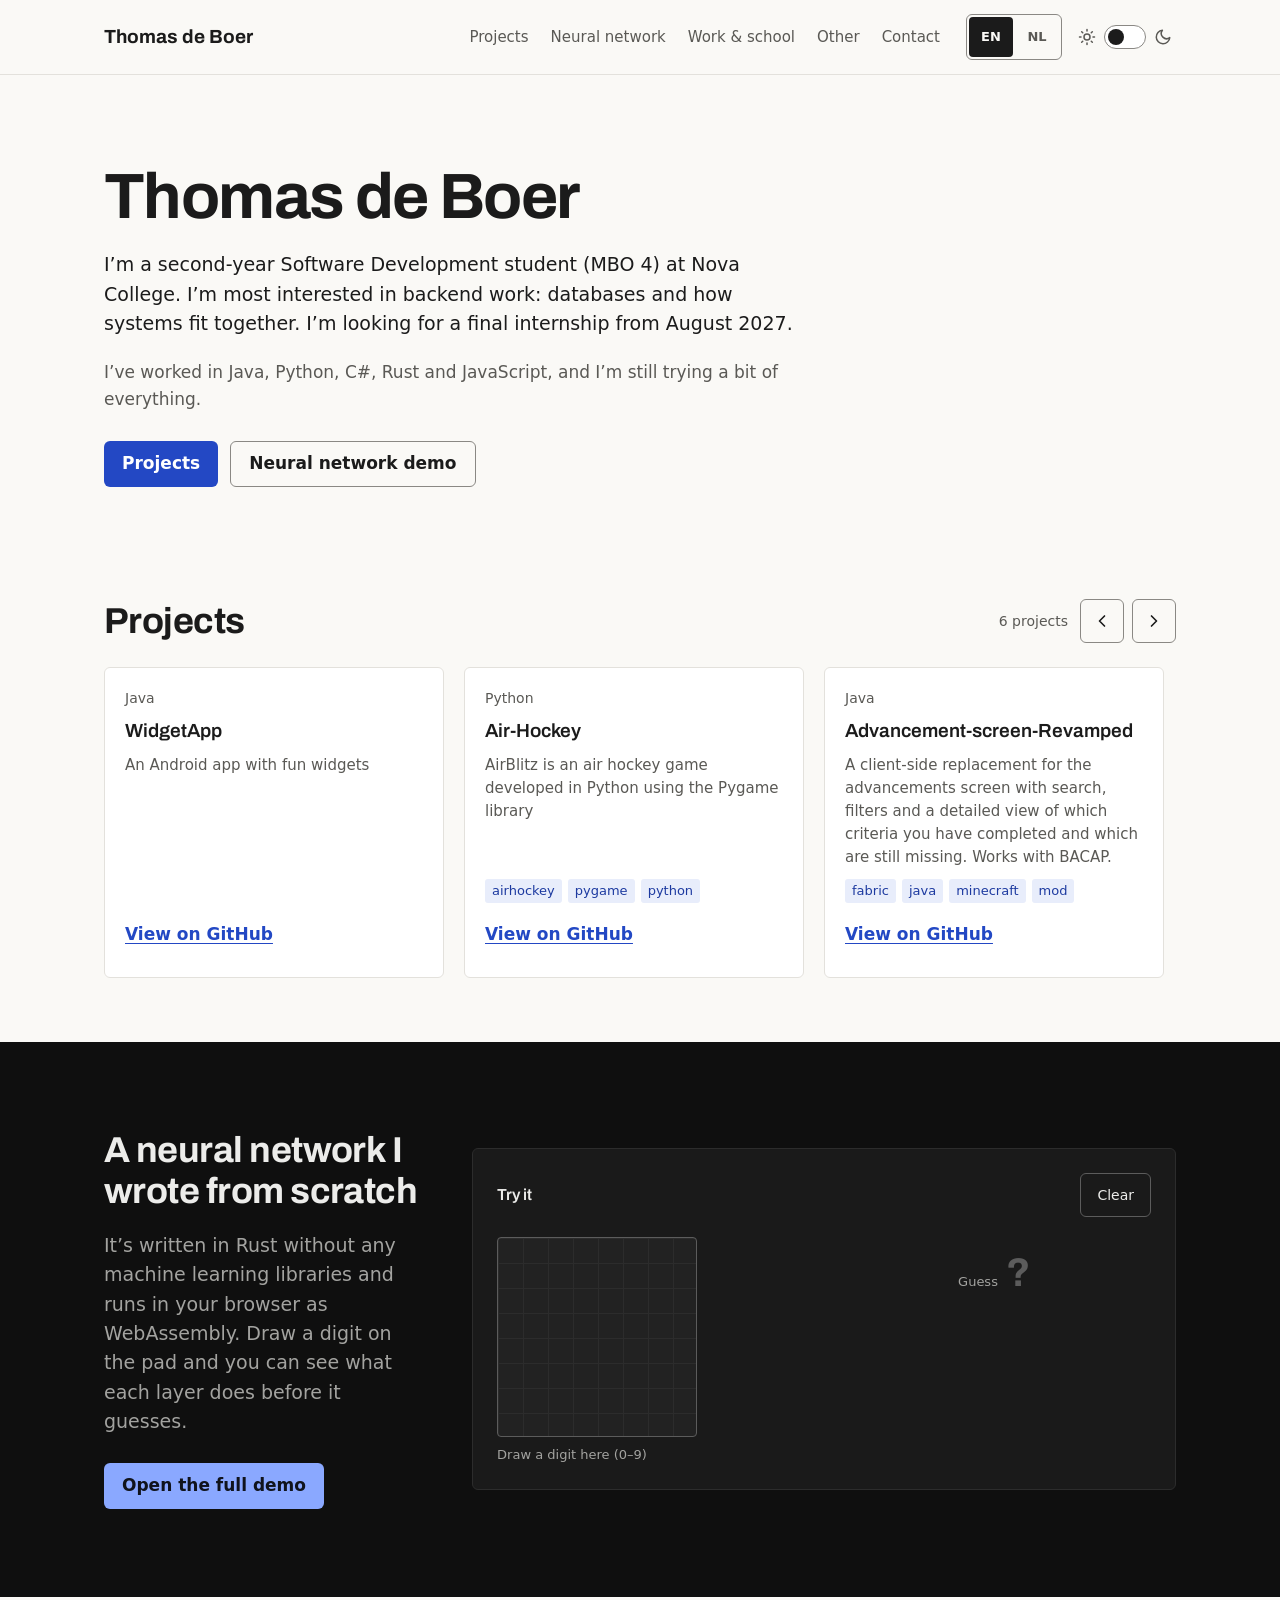
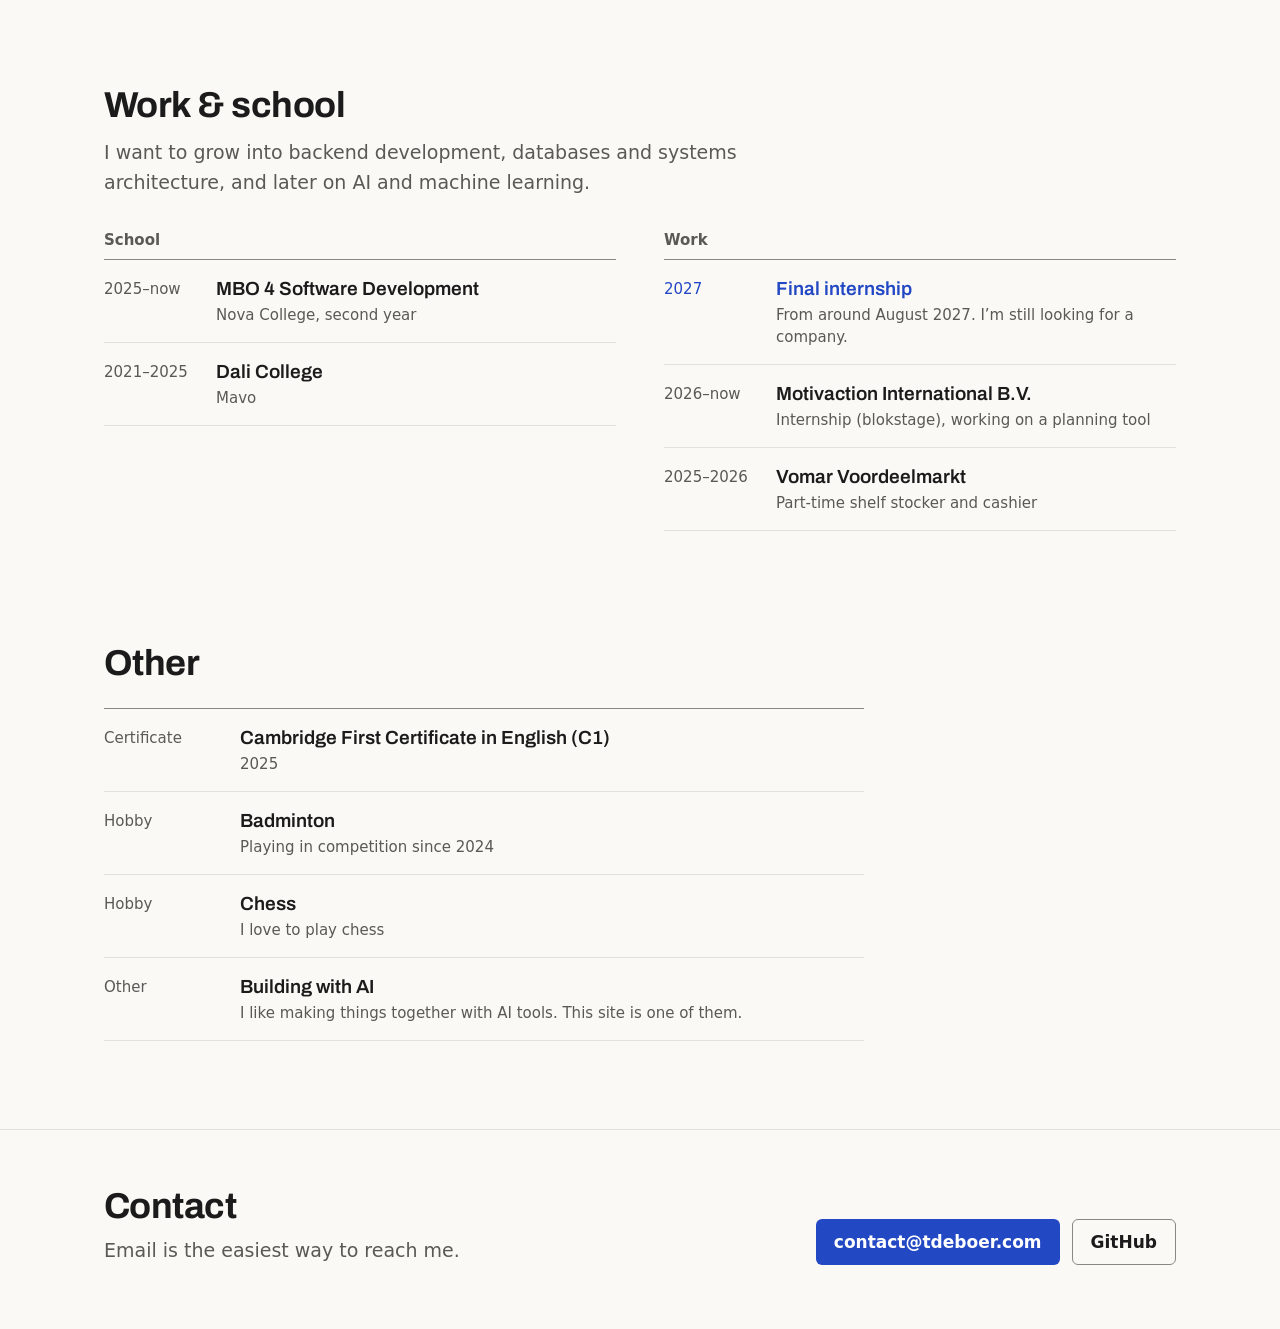
==== commit 9a7038c0: "Final design pass: drop leftover tells and refresh cached icons - Demo legend and status as sentence" ====
--- a/index.html
+++ b/index.html
@@ -8,14 +8,14 @@
   <meta name="color-scheme" content="dark light">
   <meta name="theme-color" content="#151515">
   <link rel="canonical" href="https://tdeboer.com/">
-  <link rel="icon" href="assets/favicon.svg" type="image/svg+xml">
-  <link rel="apple-touch-icon" href="assets/apple-touch-icon.png">
+  <link rel="icon" href="assets/favicon.svg?v=2" type="image/svg+xml">
+  <link rel="apple-touch-icon" href="assets/apple-touch-icon.png?v=2">
   <!-- Link preview (shown when the site is shared). These need the full address. -->
   <meta property="og:type" content="website">
   <meta property="og:url" content="https://tdeboer.com/">
   <meta property="og:title" content="Thomas de Boer">
   <meta property="og:description" content="Software Development student. Projects, and a neural network built from scratch that runs in your browser.">
-  <meta property="og:image" content="https://tdeboer.com/assets/og-image.png">
+  <meta property="og:image" content="https://tdeboer.com/assets/og-image.png?v=2">
   <meta property="og:image:width" content="1200">
   <meta property="og:image:height" content="630">
   <meta name="twitter:card" content="summary_large_image">
--- a/assets/site.css
+++ b/assets/site.css
@@ -101,7 +101,7 @@
 
 .tags { display: flex; flex-wrap: wrap; gap: 6px; }
 .tag {
-  font: 400 13px/22px var(--font-mono);
+  font: 500 13px/22px var(--font-body);
   background: var(--psoft);
   color: var(--on-psoft);
   border-radius: 3px;
@@ -376,7 +376,8 @@
   display: flex;
   align-items: center;
   gap: 8px;
-  font: 400 13px/16px var(--font-mono);
+  font: 400 13px/16px var(--font-body);
+  font-variant-numeric: tabular-nums;
 }
 .demo-bar > span:first-child { width: 12px; color: #a3a3a0; }
 .demo-bar-track { flex-grow: 1; height: 10px; background: #222; border-radius: 2px; overflow: hidden; }
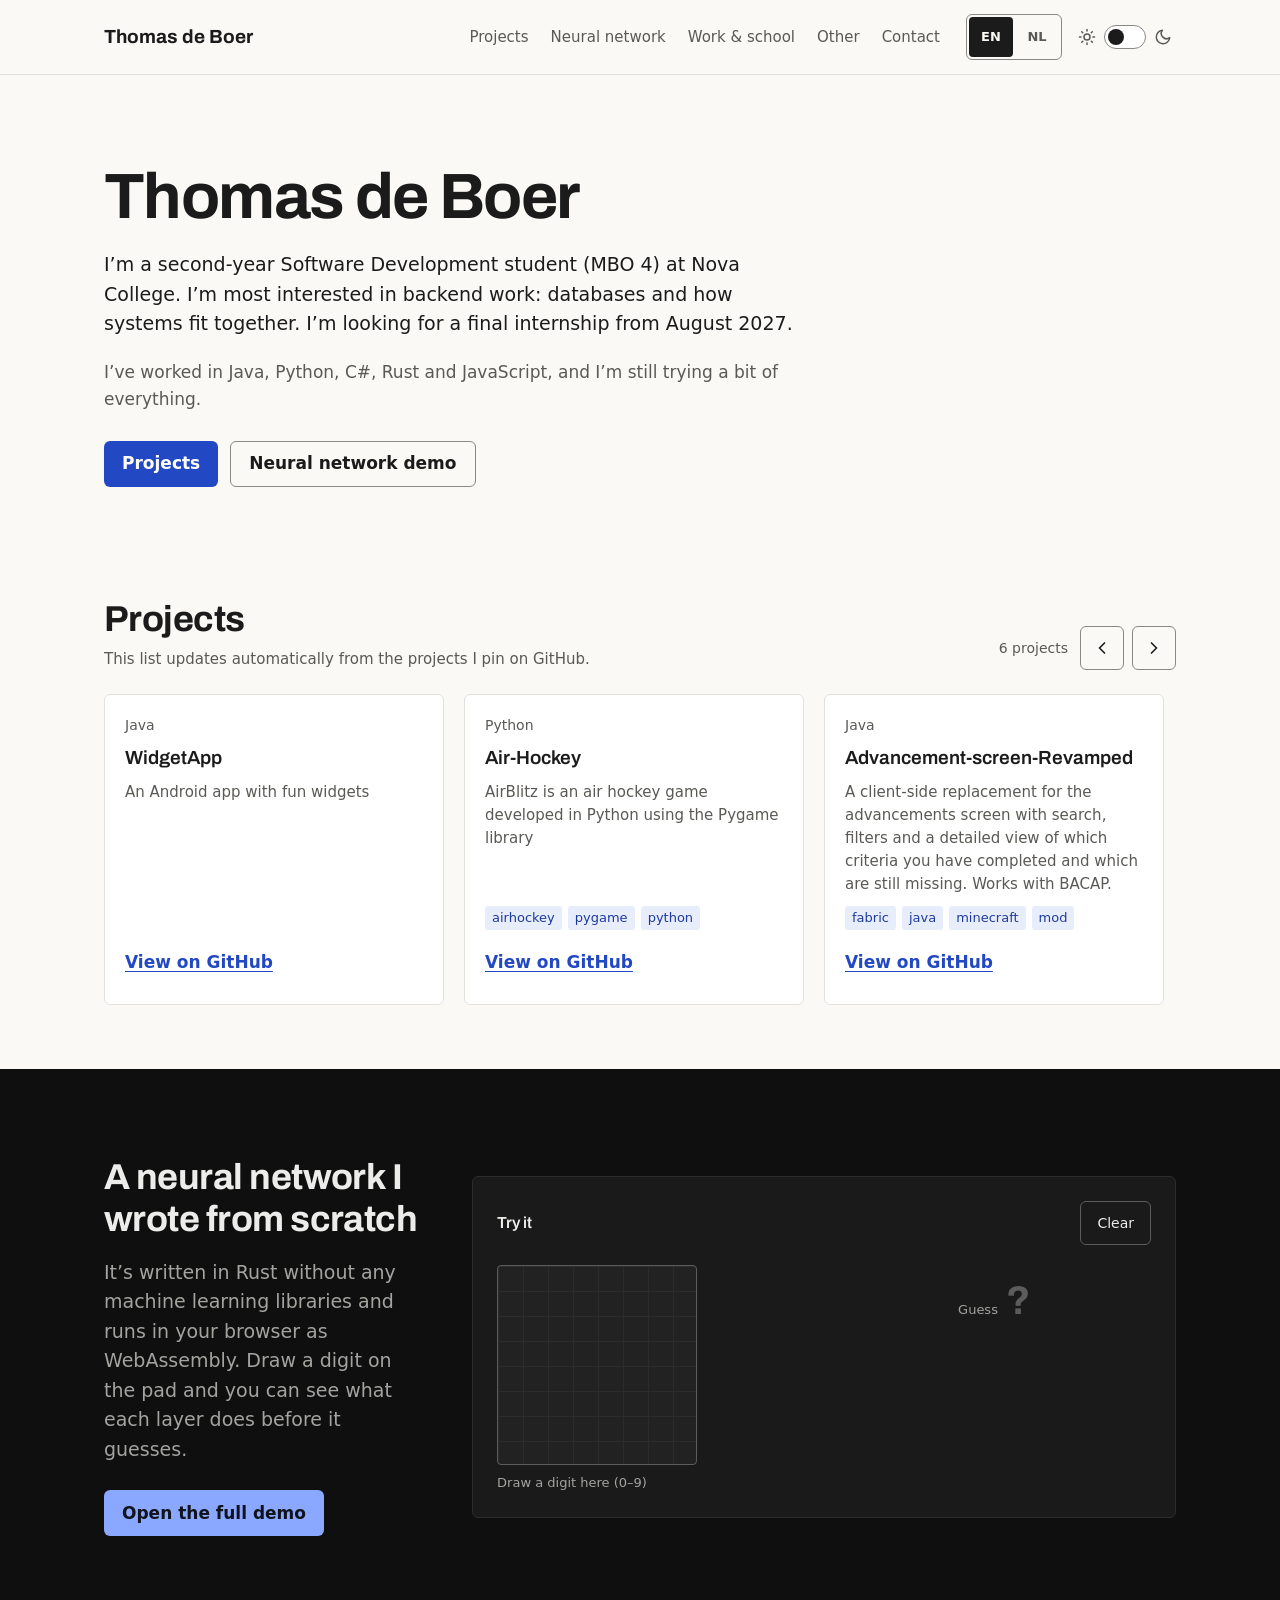
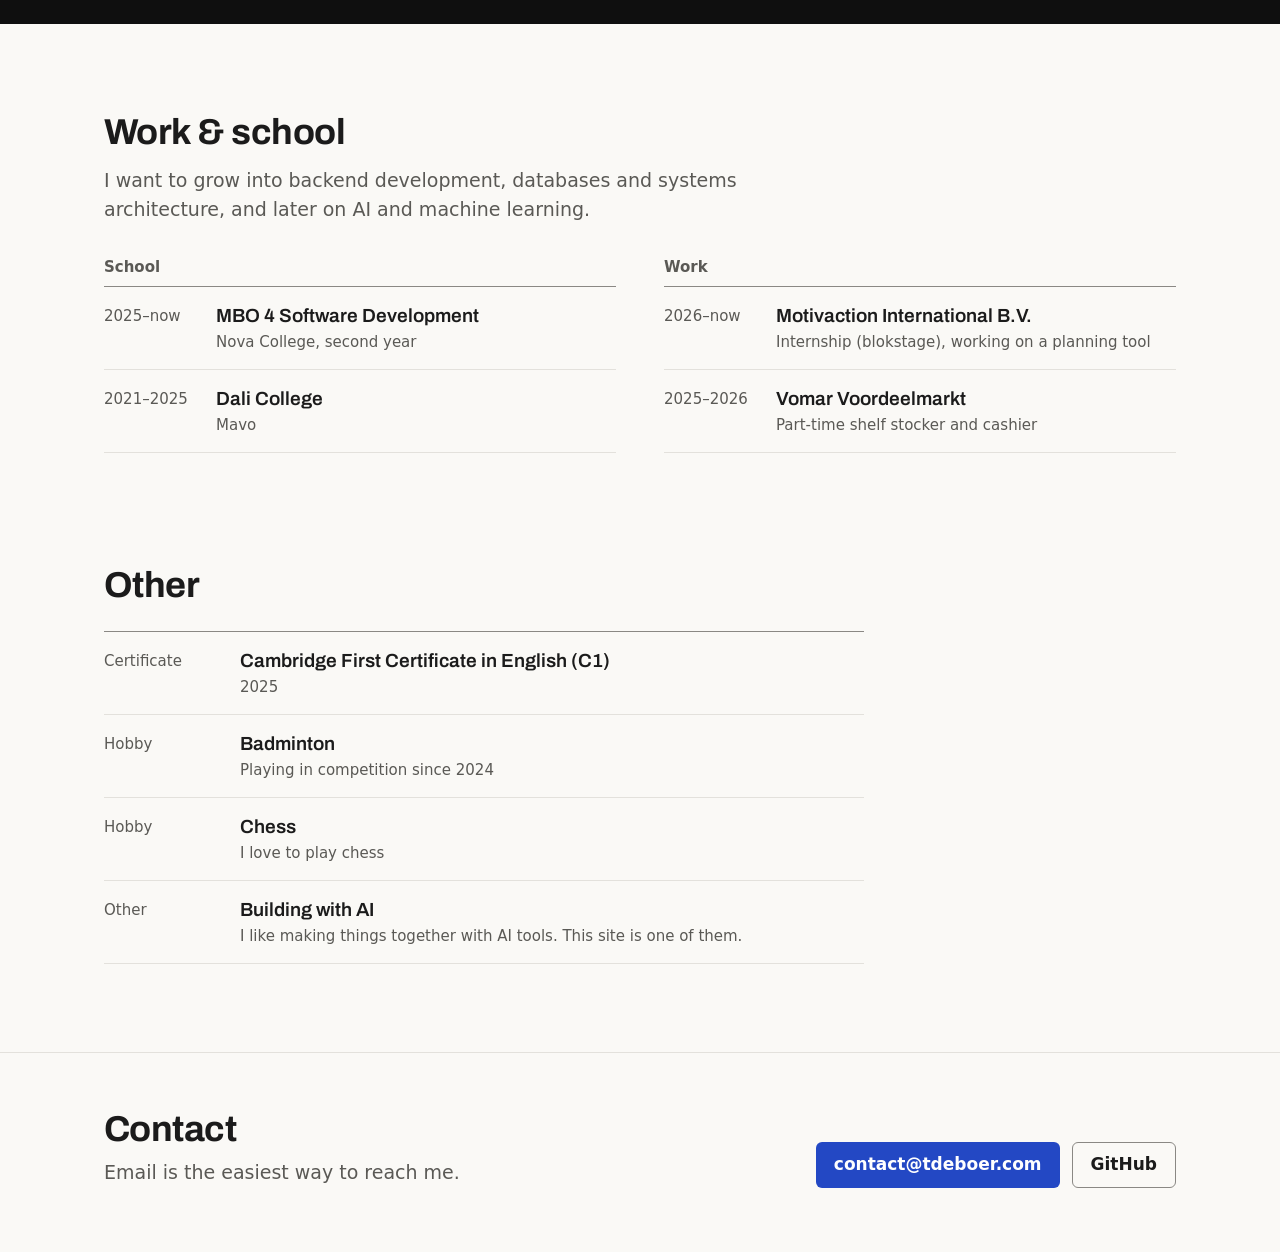
==== commit ee1f0beb: "Note that projects come from GitHub pins; drop the internship card Co-Authored-By: Claude Opus 5.5 <" ====
--- a/index.html
+++ b/index.html
@@ -111,7 +111,10 @@
 <!-- PROJECTS SLIDER -->
 <section id="projects" class="section wrap" aria-labelledby="projects-title">
   <div class="section-head section-head-row">
-    <h2 id="projects-title" data-i18n="navProjects">Projects</h2>
+    <div class="head-text">
+      <h2 id="projects-title" data-i18n="navProjects">Projects</h2>
+      <p class="small" data-i18n="projectsNote">This list updates automatically from the projects I pin on GitHub.</p>
+    </div>
     <div class="slider-controls">
       <span class="count" id="project-count"></span>
       <button type="button" id="projects-prev" class="icon-btn" aria-label="Previous projects" data-i18n-aria-label="prev">
@@ -191,13 +194,6 @@
     <div class="timeline-col">
       <h3 class="col-title" data-i18n="work">Work</h3>
       <ul class="entries">
-        <li class="entry entry-next">
-          <span class="when">2027</span>
-          <div class="what">
-            <span class="title" data-i18n="internTitle">Final internship</span>
-            <span class="small" data-i18n="internBody">From around August 2027. I’m still looking for a company.</span>
-          </div>
-        </li>
         <li class="entry">
           <span class="when">2026–<span data-i18n="now">now</span></span>
           <div class="what">
--- a/assets/site.css
+++ b/assets/site.css
@@ -409,7 +409,6 @@
 }
 .entry .when { font-size: 15px; line-height: 26px; color: var(--muted); font-variant-numeric: tabular-nums; }
 .entry .what { display: flex; flex-direction: column; gap: 2px; min-width: 0; }
-.entry-next .when, .entry-next .title { color: var(--primary); }
 .entries-wide { max-width: 760px; border-top: 1px solid var(--line-strong); }
 .entries-wide .entry { grid-template-columns: 120px 1fr; }
 
